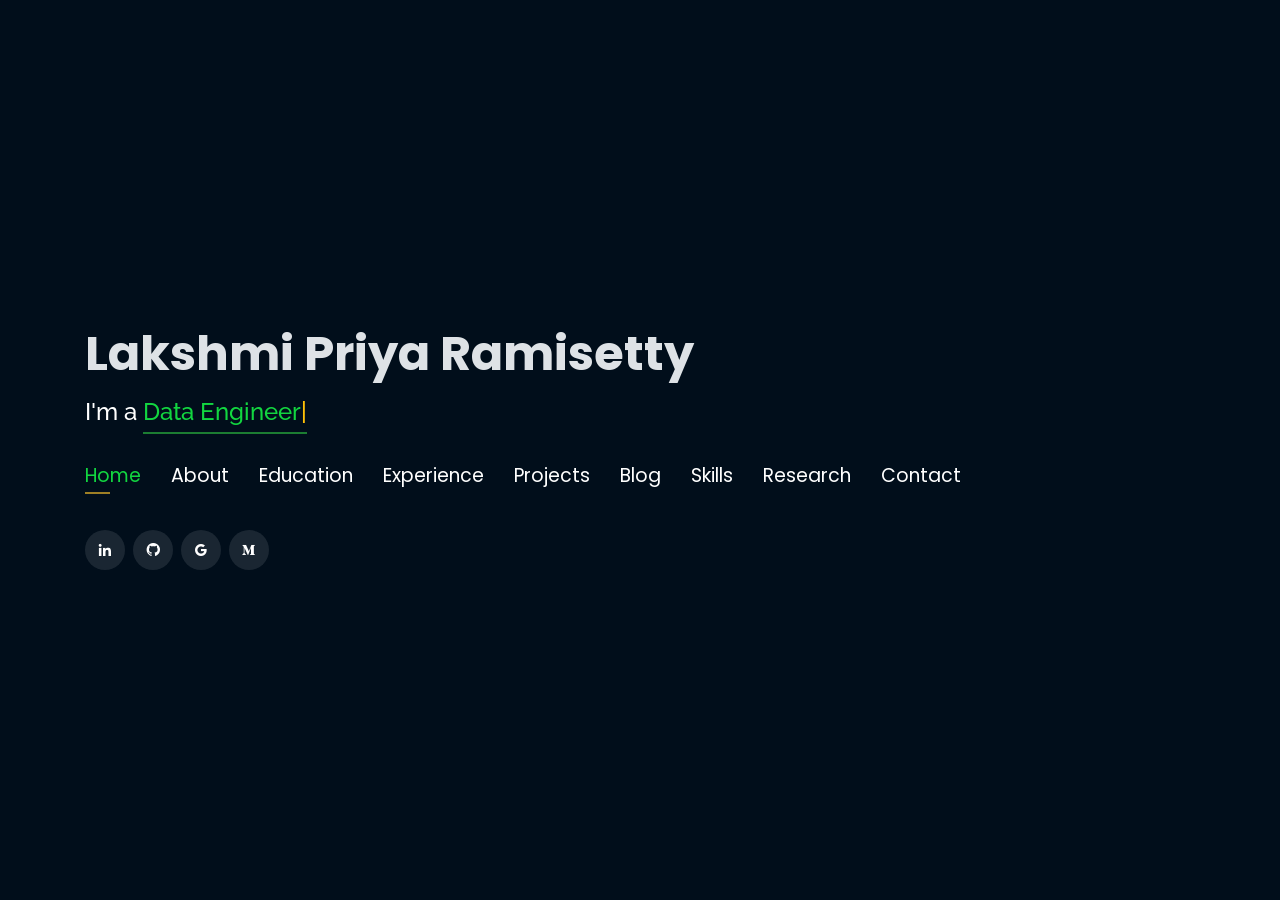
==== index.html @ 97fcb2f9 "Update index.html" ====
<!DOCTYPE html>
<html lang="en">

<head>
  <!-- Google Tag Manager -->
  <script>(function(w,d,s,l,i){w[l]=w[l]||[];w[l].push({'gtm.start':
  new Date().getTime(),event:'gtm.js'});var f=d.getElementsByTagName(s)[0],
  j=d.createElement(s),dl=l!='dataLayer'?'&l='+l:'';j.async=true;j.src=
  'https://www.googletagmanager.com/gtm.js?id='+i+dl;f.parentNode.insertBefore(j,f);
  })(window,document,'script','dataLayer','GTM-5BB8W2X');</script>
  <!-- End Google Tag Manager -->
  <link rel="icon" type="image/png" href="/favicon.png"/>
  <meta charset="utf-8">
  <meta content="width=device-width, initial-scale=1.0" name="viewport">

  <title>Personal Portfolio</title>
  <meta content="" name="descriptison">
  <meta content="" name="keywords">

  <!-- Google Fonts -->
  <link href="https://fonts.googleapis.com/css?family=Open+Sans:300,300i,400,400i,600,600i,700,700i|Raleway:300,300i,400,400i,500,500i,600,600i,700,700i|Poppins:300,300i,400,400i,500,500i,600,600i,700,700i" rel="stylesheet">

  <!-- Vendor CSS Files -->
  <link href="assets/vendor/bootstrap/css/bootstrap.min.css" rel="stylesheet">
  <link href="assets/vendor/icofont/icofont.min.css" rel="stylesheet">
  <link href="assets/vendor/remixicon/remixicon.css" rel="stylesheet">
  <link href="assets/vendor/owl.carousel/assets/owl.carousel.min.css" rel="stylesheet">
  <link href="assets/vendor/boxicons/css/boxicons.min.css" rel="stylesheet">
  <link href="assets/vendor/venobox/venobox.css" rel="stylesheet">

  <!-- Template Main CSS File -->
  <link href="assets/css/style.css" rel="stylesheet">


  <!-- Global site tag (gtag.js) - Google Analytics -->
  <script async src="https://www.googletagmanager.com/gtag/js?id=UA-169007209-3"></script>
  <script>
    window.dataLayer = window.dataLayer || [];
    function gtag(){dataLayer.push(arguments);}
    gtag('js', new Date());

    gtag('config', 'UA-169007209-3');
  </script>



  <!-- =======================================================
  * Template Name: Personal - v2.1.0
  * Template URL: https://bootstrapmade.com/personal-free-resume-bootstrap-template/
  * Author: BootstrapMade.com
  * License: https://bootstrapmade.com/license/
  ======================================================== -->
</head>

<body>
  
  <!-- Google Tag Manager (noscript) -->
  <noscript><iframe src="https://www.googletagmanager.com/ns.html?id=GTM-5BB8W2X"
  height="0" width="0" style="display:none;visibility:hidden"></iframe></noscript>
  <!-- End Google Tag Manager (noscript) -->
  <!-- ======= Header ======= -->
  <header id="header" class="header-tops">

    <div class="container">

      <h1><a href="index.html">Lakshmi Priya Ramisetty</a></h1>
      <h2 style="color:#fff">I'm a <span class="typing" style="color:#12D640"></span></h2>
      <nav class="nav-menu d-none d-lg-block">
        <ul>
          <li class="active"><a href="#header"> <span>Home</span></a></li>
          <li><a href="#about"><span>About</span></a></li>
          <li><a href="#education"> <span>Education</span></a></li>
          <li><a href="#experience"> <span>Experience</span></a></li>
<!--          <li><a href="#projects"> <span>Projects</span></a></li>-->
          <li><a href="#portfolio"> <span>Projects</span></a></li>
          <li><a href="#blog"> <span>Blog</span></a></li>
          <li><a href="#skills"> <span>Skills</span></a></li>
          <li><a href="https://www.researchgate.net/profile/Lakshmi-Priya-Ramisetty" target="_blank"> <span>Research</span></a></li>
          <!-- <li><a href="#links"> <span>Resume & Links</span></a></li> -->
          <li><a href="#contacts"> <span>Contact</span></a></li>

        </ul>
      </nav><!-- .nav-menu -->

      <div class="social-links">
          <a href="https://www.linkedin.com/in/lakshmi-priya-ramisetty/" target="_blank" class="linkedin"><i class="bx bxl-linkedin"></i></a>
          <a href="https://github.com/lakshmi-priya-ramisetty" target="_blank" class="github"><i class="bx bxl-github"></i></a>
          <a href="mailto:lakshmipriya.ramisetty@gmail.com" target="_blank" class="google"><i class="bx bxl-google"></i></a>
          <a href="https://medium.com/@lakshmi_priya_ramisetty" target="_blank" class="medium"><i class="bx bxl-medium"></i></a>
          <!-- <a href="https://medium.com/@lakshmi_priya_ramisetty" target="_blank" class="google"><i class="bx bxl-google"></i></a> -->

      </div>

    </div>
  </header><!-- End Header -->

  <!-- ======= About Section ======= -->
  <section id="about" class="about">

    <!-- ======= About Me ======= -->
    <div class="about-me container">

      <div class="section-title">
        <h2>About</h2>
      </div>

      <div class="row">
        <div class="col-lg-4" data-aos="fade-right">
          <img src="assets/img/page/profile.png" class="img-fluid" alt="">
        </div>
        <div class="col-lg-8 pt-4 pt-lg-0 content" data-aos="fade-left">
          <p>👋 Hello! I'm Lakshmi Priya Ramisetty, an experienced and certified Data and Machine Learning Engineer with a robust background in both data engineering and machine learning, and a specialized focus in Generative AI. I hold a Bachelor’s degree in Computer Science and a Master’s in Artificial Intelligence, which together provide a solid academic foundation that I leverage to tackle complex, real-world challenges in AI and data-driven solutions. </p>

          <p>💾 In Data Engineering, I excel at designing and implementing resilient data pipelines on Google Cloud Platform (GCP), crafting end-to-end data architectures that support high-performance AI applications. My data engineering expertise spans data ingestion, ETL processes, and pipeline optimization, where I use tools like Dataflow, BigQuery, Apache Beam, and Airflow to manage, automate, and scale data workflows. I have a strong command of SQL and Python, ensuring efficient data integration and processing within complex systems.</p>
            
          <p>🛠️ As an ML Engineer, my work in large language models (LLMs) reflects a comprehensive understanding of their architecture and deployment. I specialize in both fine-tuning existing LLMs and building models from scratch to fit unique application needs. With expertise in prompt engineering, model optimization, and advanced inference techniques like model distillation and quantization, I create scalable, high-performance AI solutions that are ready for production. My work with CI/CD integration further enables seamless model deployment and continuous iteration, ensuring models remain relevant and effective over time. </p>
          <p>🚀 I am passionate about pushing the boundaries of what AI can achieve and am always excited to connect with professionals and innovators in the field. Let’s connect, share insights, and explore opportunities to create impactful AI-driven solutions together!
          </p>
          <div class="row">
            <div class="col-lg-6">
              <ul>
                <li><i class="icofont-rounded-right"></i> <strong>Birthday:</strong> 14 August 1998</li>
                <li><i class="icofont-rounded-right"></i> <strong>Phone:</strong> +1 551-689-1876</li>
              </ul>
            </div>
            <div class="col-lg-6">
              <ul>
                <li><i class="icofont-rounded-right"></i> <strong>City:</strong> Redwood City, CA</li>
                <li><i class="icofont-rounded-right"></i> <strong>Email:</strong> lakshmipriya.ramisetty@gmail.com</li>
              </ul>
            </div>
          </div>
        </div>
      </div>

    </div><!-- End About Me -->

    <!-- ======= Interests ======= -->
    <div class="interests container">

      <div class="section-title">
        <h2>Interests</h2>
      </div>

      <div class="row">
        <div class="col-lg-3 col-md-4">
          <div class="icon-box">
            <i class="ri-global-line" style="color: #ffbb2c;"></i>
            <h3>Data Engineering</h3>
          </div>
        </div>
        <div class="col-lg-3 col-md-4 mt-4 mt-md-0">
          <div class="icon-box">
            <i class="ri-database-2-line" style="color: #5578ff;"></i>
            <h3>Machine Learning</h3>
          </div>
        </div>
        <div class="col-lg-3 col-md-4 mt-4 mt-md-0">
          <div class="icon-box">
            <i class="ri-camera-3-line" style="color: #e80368;"></i>
            <h3>Computer Vision</h3>
          </div>
        </div>
        <div class="col-lg-3 col-md-4 mt-4 mt-lg-0">
          <div class="icon-box">
            <i class="ri-english-input" style="color: #1c7d32;"></i>
            <h3>Natural Language Processing</h3>
          </div>
        </div>
        <div class="col-lg-3 col-md-4 mt-4">
          <div class="icon-box">
            <i class="ri-code-s-slash-fill" style="color: #28a745;"></i>
            <h3>Deep Learning</h3>
          </div>
        </div>
        <div class="col-lg-3 col-md-4 mt-4">
          <div class="icon-box">
            <i class="ri-bar-chart-box-line" style="color: #f1081f;"></i>
            <h3>Visualization</h3>
          </div>
        </div>
        <div class="col-lg-3 col-md-4 mt-4">
          <div class="icon-box">
            <i class="ri-file-list-3-line" style="color: #47aeff;"></i>
            <h3>Algorithms</h3>
          </div>
        </div>
        <div class="col-lg-3 col-md-4 mt-4">
          <div class="icon-box">
            <i class="ri-image-line" style="color: #ffc107;"></i>
            <h3>Generative AI</h3>
          </div>
        </div>
      </div>

    </div><!-- End Interests -->
  </section><!-- End About Section -->



  <!-- ======= Education Section ======= -->
  <section id="education" class="services">
    <div class="container">
      <div class="section-title">
        <h2>Education</h2>
      </div>
      <div class="row">
        <div style="display: flex; flex-wrap: wrap; gap: 10px;">
          <div class="col-md-4 mt-4 mt-md-0 icon-box" data-aos="fade-up" data-aos-delay="100" style="padding:0px 0px;padding-bottom: 5px;flex: 1;">
              <img src="assets/img/page/yeshiva-university.png" class="img-fluid" alt="">
              <p style="text-align:left;color:#fff;padding: 5px 10px;"><em>MS in Artificial Intelligence</em></p>
              <h5 style="text-align:left;padding: 0px 10px;">Aug 2023 - Dec 2024 </h5>
              <h6 style="text-align:left;color:#fff;padding: 0px 10px;">Relevant Coursework</h6>
              <ul style="text-align:left;color:#fff;">
                  <li>Neural Networks and Deep Learning</li>
                  <li>Natural Language Processing</li>
                  <li>Machine Learning</li>
                  <li>Artificial Intelligence</li>
                  <li>Numerical Methods</li>
              </ul>
          </div>
          <div class="col-md-4 mt-4 mt-md-0 icon-box" data-aos="fade-up" data-aos-delay="100" style="padding:0px 0px;padding-bottom: 5px;flex: 1;">
              <img src="assets/img/page/iiitb.png" class="img-fluid" alt="">
              <p style="text-align:left;color:#fff;padding: 5px 10px;"><em>Executive Post Graduate Programme in Data Science (Major in Data Engineering)</em></p>
              <h5 style="text-align:left;padding: 0px 10px;">Jul 2021 - Aug 2022</h5>
              <h6 style="text-align:left;color:#fff;padding: 0px 10px;">Relevant Coursework</h6>
              <ul style="text-align:left;color:#fff;">
                  <li>Data Engineering</li>
                  <li>Machine Learning</li>
                  <li>Data Toolkit</li>
              </ul>
          </div>
          <div class="col-md-4 mt-4 mt-md-0 icon-box" data-aos="fade-up" data-aos-delay="100" style="padding:0px 0px;padding-bottom: 5px;flex: 1;">
              <img src="assets/img/page/iiitb.png" class="img-fluid" alt="">
              <p style="text-align:left;color:#fff;padding: 5px 10px;"><em>Integrated MTech in Computer Science (Major in Data Science)</em></p>
              <h5 style="text-align:left;padding: 0px 10px;">Aug 2015 - Jun 2020</h5>
              <h6 style="text-align:left;color:#fff;padding: 0px 10px;">Relevant Coursework</h6>
              <ul style="text-align:left;color:#fff;">
                  <li>Database Management Systems</li>
                  <li>Data Structures &amp; Algorithms</li>
                  <li>Programming Languages</li>
              </ul>
          </div>
      </div>
      
            </div>
          </div>
        </div>
      </div>


    <div class="portfolio">
    <div class="container">
      <div class="section-title">
        <h2>Certifications</h2>
      </div>

      <div class="row portfolio-container" style="position: relative; height: 437.75px;">

         <div class="col-lg-4 col-md-6 portfolio-item filter-app" style="position: absolute; left: 0px; top: 0px;">
          <div class="portfolio-wrap">
            <img src="assets/img/page/PML.png" class="img-fluid" alt="">
            <div class="portfolio-info">
              <h4>Google Cloud Certified Professional Machine Learning Engineer</h4>
              <div class="portfolio-links">
                <a href="https://google.accredible.com/57f3cea0-3495-41e7-a146-3f559bf7f9d4" target="_blank" title="Certificate"><i class="bx bx-link"></i></a>
              </div>
            </div>
           </div>
          </div>

        <div class="col-lg-4 col-md-6 portfolio-item filter-app" style="position: absolute; left: 370px; top: 0px;">
          <div class="portfolio-wrap">
            <img src="assets/img/page/PDE.png" class="img-fluid" alt="">
            <div class="portfolio-info">
              <h4>Google Cloud Certified Professional Data Engineer</h4>
              <div class="portfolio-links">
                <a href="https://google.accredible.com/b73bc000-3fbe-4397-a872-7bc28523fd96" target="_blank" title="Certificate"><i class="bx bx-link"></i></a>
              </div>
            </div>
          </div>
        </div>

        <div class="col-lg-4 col-md-6 portfolio-item filter-app" style="position: absolute; left: 740px; top: 0px;">
          <div class="portfolio-wrap">
            <img src="assets/img/page/ACE.png" class="img-fluid" alt="">
            <div class="portfolio-info">
              <h4>Google Cloud Certified Associate Cloud Engineer</h4>
              <div class="portfolio-links">
                <a href="https://google.accredible.com/e5c1df36-2b4d-4ea0-aad5-81791654c506" target="_blank" title="Certificate"><i class="bx bx-link"></i></a>
              </div>
            </div>
          </div>
        </div>

        <div class="col-lg-4 col-md-6 portfolio-item filter-project" style="position: absolute; left: 0px; top: 218.875px;">
          <div class="portfolio-wrap">
            <img src="assets/img/page/Practical Machine Learning.png" class="img-fluid" alt="">
            <div class="portfolio-info">
              <h4>John Hopkins University - Practical Machine Learning</h4>
              <div class="portfolio-links">
                <a href="http://coursera.org/verify/SN8JUKQ5TFUN" target="_blank" title="Certificate"><i class="bx bx-link"></i></a>
              </div>
            </div>
          </div>
        </div>

        <div class="col-lg-4 col-md-6 portfolio-item filter-project" style="position: absolute; left: 370px; top: 218.875px;">
          <div class="portfolio-wrap">
            <img src="assets/img/page/Statistical Inference.png" class="img-fluid" alt="">
            <div class="portfolio-info">
              <h4>John Hopkins University - Statistical Inference</h4>
              <div class="portfolio-links">
                <a href="http://coursera.org/verify/XKCGD8S7U5NB" target="_blank" title="Certificate"><i class="bx bx-link"></i></a>
              </div>
            </div>
          </div>
        </div>


        <div class="col-lg-4 col-md-6 portfolio-item filter-project" style="position: absolute; left: 740px; top: 218.875px;">
          <div class="portfolio-wrap">
            <img src="assets/img/page/R Programming.png" class="img-fluid" alt="">
            <div class="portfolio-info">
              <h4>John Hopkins University - R Programming</h4>
              <div class="portfolio-links">
                <a href="http://coursera.org/verify/QXFSF62VNQJL" target="_blank" title="Certificate"><i class="bx bx-link"></i></a>
              </div>
            </div>
          </div>
        </div>

      </div>
    </div>
    </div>

  </section>
  <!-- End Education Section -->



  <!-- Start Experience Section -->

  <section id="experience" class="services">
    <div class="container">
      <div class="section-title">
        <h2>Experience</h2>
      </div>
      <div class="row">
          <div class="col-lg-12" data-aos="fade-up">
            <div class="col-md-12 mt-4 mt-md-0 icon-box" data-aos="fade-up" data-aos-delay="100">
              <h4 style="text-align:left;"><a href="https://www.intheloopai.com/" style="color:#12d640">Data Engineer - GenAI</a><br> </h4>
              <h5 style="text-align:left;">InTheLoop INC</h5>
              <p style="text-align:left;color:#fff">Oct 2024 - Present<em></em></p>
              <ul style="text-align:left;">
                <li>Fine-tuned Vision-Language Models (VLMs), such as Qwen2-VL and Gemini 1.5 Pro, using Supervised Fine-Tuning (SFT) techniques to
                  create a fabric damage detection system and integrated dynamic pricing strategies to adjust item pricing based on their damage levels.</li>
                  <li>Optimized Qwen2-VL by modifying DeepSpeed’s pipeline to support Vision-Language Models (VLMs), improving inference speed by 2.5x.</li>
                  <li>Accelerated ML model deployment and lifecycle management using Vertex AI to automate model training, fine-tuning, and deployment.</li>
                  <li>Automated GCP infrastructure provisioning using Terraform to manage and deploy resources for data engineering and ML workflows.</li>
                <li>Designed a scalable pipeline using Apache Beam, Dataflow, to scrape and download over 125,000 images from the web, streamlining
                  large-scale data collection with a microservices architecture</li>
                <li>Leveraged DINO v2 and KMeans clustering to group images based on feature embeddings, followed by background removal</li>
                <li>Utilized Gemini 1.5 Pro for good and bad labelling classification to enhance background removal accuracy, refining dataset quality
                  through prompt-based fine-tuning</li>
              </ul>
            </div>
            <div class="col-md-12 mt-4 mt-md-0 icon-box" data-aos="fade-up" data-aos-delay="100">
              <h4 style="text-align:left;"><a href="https://popstock.io/" style="color:#12d640">Data, Machine Learning Engineer Volunteer</a><br> </h4>
              <h5 style="text-align:left;">PopStock Educational Services</h5>
              <p style="text-align:left;color:#fff">Aug 2024 - Dec 2024<em></em></p>
              <ul style="text-align:left;">
                <li>Built a serverless RAG system on Google Cloud using BigQuery, Gemini, and Cloud Functions to deliver real-time, context-aware stock
                  market insights while reducing operational costs by 60% through efficient resource utilization and serverless architecture.</li>
                  <li>Launched a simulated stock market platform pilot program, successfully introducing it to 5 schools in New York to enhance financial
                    literacy and hands-on learning for students.</li>
                    <li>Automated JSON-based textual script generation for animations using Gemini 1.5 Pro, enabling seamless integration with Unreal Engine.</li>
                <li>Collected and preprocessed over 100 million records of historical stock data for Fortune 100 companies, ensuring data integrity through advanced feature engineering and normalization techniques.</li>
                <li>Designed and deployed a complex multi-layer LSTM model, improving predictive accuracy by 30% through detailed hyperparameter tuning and regularization.</li>
              </ul>
            </div>
              <div class="col-md-12 mt-4 mt-md-0 icon-box" data-aos="fade-up" data-aos-delay="100">
                <h4 style="text-align:left;"><a href="https://finservexperts.com/" style="color:#12d640">AI/ML Engineer Intern</a><br> </h4>
                <h5 style="text-align:left;">FinServ Experts</h5>
                <p style="text-align:left;color:#fff">May 2024 - Aug 2024<em></em></p>
                <ul style="text-align:left;">
                  <li>Fine-tuned state-of-the-art Large Language Models (LLMs) like Llama2 and Mistral using parameter-efficient techniques such as LoRA and
                    QLoRA, achieving highly accurate and contextually relevant responses for financial applications.</li>
                    <li>Created custom, domain-specific datasets tailored to financial use cases, including investment analysis, risk assessment, and regulatory
                      compliance, optimizing model performance and reducing false positive rates by 35% in critical financial workflows.</li>
                </ul>
              </div>
              <div class="col-md-12 mt-4 mt-md-0 icon-box" data-aos="fade-up" data-aos-delay="100">
                <h4 style="text-align:left;"><a href="https://egen.ai/" style="color:#12d640">Data Engineer</a><br> </h4>
                <h5 style="text-align:left;">Egen</h5>
                <p style="text-align:left;color:#fff">Mar 2021 - Jul 2023<em></em></p>
                <ul style="text-align:left;">
                  <li>Developed several ETL pipelines leveraging Dataflow, Pub/Sub, Dataproc and BigQuery, processing and harmonizing large datasets 50%
                    faster than the industry standard.</li>
                  <li>Led the development of a comprehensive end-to-end healthcare demonstration using 7+ GCP tools, including BigQuery, BigQuery ML, Vertex AI, and Dialogflow, showcased at Google’s headquarters, illustrating advanced data analytics and AI capabilities.</li>
                  <li>Migrated 8 dashboards from Tableau to Looker, creating LookML models from scratch that significantly enhanced data visualization.</li>
                    <li>Established standards for hosting, CI/CD pipelines, Docker containerization, and Kubernetes orchestration. Implemented secure
                      networking with GCP VPC, subnets, firewall rules, and IAM role-based access controls to enhance efficiency and security</li>
                  <li>Achieved a 70% reduction in pipeline execution time by implementing a decision tree harmonization strategy, optimizing data
                    processing workflows.</li>
                  <li>Ingested and processed 10 TB of healthcare data comprising over 400 million records in BigQuery for high-volume analysis.</li>
                  <li>Optimized SQL query performance on large datasets using database partitioning, reducing execution time from 10 minutes to 2 minutes.</li>
                  <li>Utilized Google Cloud Workflows to orchestrate complex ETL pipelines, incorporating robust error handling and automated retry
                    mechanisms to ensure reliability and achieving an impressive average uptime of 99.9%.</li>
                </ul>
              </div>
              <div class="col-md-12 mt-4 mt-md-0 icon-box" data-aos="fade-up" data-aos-delay="100">
                <h4 style="text-align:left;"><a href="https://www.accenture.com/us-en" style="color:#12d640">Machine Learning Engineer Intern</a><br> </h4>
                <h5 style="text-align:left;">Accenture</h5>
                <p style="text-align:left;color:#fff"><em>Jan 2020 - Jul 2020</em></p>
                <ul style="text-align:left;">
                  <li>Automated document processing using Tesseract OCR, reducing processing time to 2 seconds per document and enhancing data extraction accuracy by 30%.</li>
                  <li>Conducted A/B tests to evaluate the effectiveness of different OCR algorithms, resulting in a 25% improvement in data extraction accuracy and efficiency.</li>
                  <li>Researched reinforcement learning techniques, including Q-Learning, DQN, and PPO, for Collaborative Robots (CoBots) to enhance adaptive behavior and interaction, supported by a comprehensive literature review and detailed software bot taxonomy.</li>
                </ul>
              </div>
              <!-- <div class="col-md-12 mt-4 mt-md-0 icon-box" data-aos="fade-up" data-aos-delay="100">
                <h4 style="text-align:left;"><a href="https://www.meditab.com/" target="_blank" style="color:#12d640">Meditab Software Pvt. Ltd.</a><br> </h4>
                <h5 style="text-align:left;">May 2018 - June 2018</h5>
                <p style="text-align:left;color:#fff"><em>Programmer Analyst</em></p>
                <ul style="text-align:left;">
                  <li>Optimized image processing algorithm of pill detection by creating customized MASKRCNN  algorithm, increasing accuracy by 15%; trained classification algorithm with the help of triplet loss to learn the image embedding of pill, reducing the hassle of collecting data of new pills. </li>
                  <li>Devised a pipeline of the project to incorporate it into the product of the company. Implemented Restful APIs in Django that enabled our quality Analyst team to increase reporting speed by 46%.</li>
                  <li>Built a web app to onboard data from the company’s product using Flask, Postgres, and AWS S3, enabling interactive charts in real-time.</li>
                  <li>Mentored 2 interns to optimize the pill detection algorithm and to include the multiprocessing pipeline, increasing overall speed by 75%.</li>
                </ul>
              </div> -->
              <!-- <div class="col-md-12 mt-4 mt-md-0 icon-box" data-aos="fade-up" data-aos-delay="100">
                <h4 style="text-align:left;"><a href="https://www.sac.gov.in/Vyom/index.jsp" target="_blank" style="color:#12d640">Space Application Centre, ISRO</a><br> </h4>
                <h5 style="text-align:left;">Jan 2018 - May 2018</h5>
                <p style="text-align:left;color:#fff"><em>Research Intern</em></p>
                <ul style="text-align:left;">
                  <li>Implemented noise reduction algorithm on the satellite image and prepared architecture for detecting objects in high‑resolution satellite images, achieving 80% accuracy.</li>
                  <li>Increased accessibility of satellite image data by redesigning database and application for showcasing graphical data.</li>
                </ul>
            </div> -->
          </div>
        </div>
    </div>
  </section>

  <!-- End Experience Section -->



  <!-- Start Project Section -->
  <section id="portfolio" class="portfolio">
    <div class="container">

      <div class="section-title">
        <h2>Projects</h2>
      </div>

      <div class="row">
        <div class="col-lg-12 d-flex justify-content-center">
          <ul id="portfolio-flters">
            <li data-filter="*" class="filter-active">All</li>
            <li data-filter=".filter-dataengineering">Data Engineering</li>
            <li data-filter=".filter-datascience">Data Science</li>
          </ul>
        </div>
      </div>

      <div class="row portfolio-container">

        <div class="col-lg-4 col-md-6 portfolio-item filter-dataengineering">
          <center><h4>Information Retrieval</h4></center>
          <div class="portfolio-wrap">
            <img src="assets/img/page/ir-flowchart.png" class="img-fluid" alt="">
            <div class="portfolio-info">
              
              <div class="portfolio-links">
                <a href="projects/informationretrieval.html" data-gall="portfolioDetailsGallery" data-vbtype="iframe" class="venobox" title="Project Details"><i class="bx bx-info-circle"></i></a>
              </div>
            </div>
          </div>
        </div>

        <div class="col-lg-4 col-md-6 portfolio-item filter-datascience">
          <center><h5>Video Generation with Diffusion Models</h5></center>
          <div class="portfolio-wrap">
            <img src="assets/img/page/videogen.png" class="img-fluid" alt="">
            <div class="portfolio-info">
              
              <div class="portfolio-links">
                <a href="projects/videogen.html" data-gall="portfolioDetailsGallery" data-vbtype="iframe" class="venobox" title="Project Details"><i class="bx bx-info-circle"></i></a>
              </div>
            </div>
          </div>
        </div>

        <div class="col-lg-4 col-md-6 portfolio-item filter-dataengineering">
          <center><h5>Blue Shield of California - Data Ingestion and Visualization</h5></center>
          <div class="portfolio-wrap">
            <img src="assets/img/page/iras.jpeg" class="img-fluid" alt="">
            <div class="portfolio-info">
              
              <div class="portfolio-links">
                <a href="projects/bsc.html" data-gall="portfolioDetailsGallery" data-vbtype="iframe" class="venobox" title="Project Details"><i class="bx bx-info-circle"></i></a>
              </div>
            </div>
          </div>
        </div>

        <div class="col-lg-4 col-md-6 portfolio-item filter-dataengineering">
          <!-- <br> -->
          <center><h4>Provider Directory Mapping</h4></center>
          <div class="portfolio-wrap">
            <img src="assets/img/page/gan.jpg" class="img-fluid" alt="">
            <div class="portfolio-info">
              <div class="portfolio-links">
                <a href="projects/pdm.html" data-gall="portfolioDetailsGallery" data-vbtype="iframe" class="venobox" title="Project Details"><i class="bx bx-info-circle"></i></a>
              </div>
            </div>
          </div>
        </div>

        <div class="col-lg-4 col-md-6 portfolio-item filter-dataengineering">
          <center><h5>Data Capture and Analysis of Cab Rides</h5></center>
          <div class="portfolio-wrap">
            <img src="assets/img/page/capture.png" class="img-fluid" alt="">
            <div class="portfolio-info">
              
              <div class="portfolio-links">
                <a href="projects/cab.html" data-gall="portfolioDetailsGallery" data-vbtype="iframe" class="venobox" title="Project Details"><i class="bx bx-info-circle"></i></a>
              </div>
            </div>
          </div>
        </div>


        <div class="col-lg-4 col-md-6 portfolio-item filter-datascience">
          <center><h4>Machine Learning A-Z</h4></center>
          <div class="portfolio-wrap">
            <img src="assets/img/page/recommender.jpg" class="img-fluid" alt="">
            <div class="portfolio-info">
              
              <div class="portfolio-links">
                <a href="projects/mla-z.html" data-gall="portfolioDetailsGallery" data-vbtype="iframe" class="venobox" title="Project Details"><i class="bx bx-info-circle"></i></a>
              </div>
            </div>
          </div>
        </div>

        <!-- <div class="col-lg-4 col-md-6 portfolio-item filter-app">
          <center><h4>To-Do App</h4></center>
          <div class="portfolio-wrap">
            <img src="assets/img/project/todo.jpg" class="img-fluid" alt="">
            <div class="portfolio-info">
              <div class="portfolio-links">
                <a href="projects/todo.html" data-gall="portfolioDetailsGallery" data-vbtype="iframe" class="venobox" title="Project Details"><i class="bx bx-info-circle"></i></a>
              </div>
            </div>
          </div>
        </div> -->

        <div class="col-lg-4 col-md-6 portfolio-item filter-datascience">
          <!-- <br> -->
          <center><h4>Hands-On Machine Learning</h4></center>
          <div class="portfolio-wrap">
            <img src="assets/img/page/resume.jpg" class="img-fluid" alt="">
            <div class="portfolio-info">
              <h4>Hands-On Machine Learning</h4>
              <div class="portfolio-links">
                <a href="projects/handsonml.html" data-gall="portfolioDetailsGallery" data-vbtype="iframe" class="venobox" title="Project Details"><i class="bx bx-info-circle"></i></a>
              </div>
            </div>
          </div>
        </div>

        <!-- <div class="col-lg-4 col-md-6 portfolio-item filter-app">
          <br>
          <center><h4>Tech Blog</h4></center>
          <div class="portfolio-wrap">
            <img src="assets/img/project/blog.jpg" class="img-fluid" alt="">
            <div class="portfolio-info">
              <div class="portfolio-links">
                <a href="projects/blog.html" data-gall="portfolioDetailsGallery" data-vbtype="iframe" class="venobox" title="Project Details"><i class="bx bx-info-circle"></i></a>
              </div>
            </div>
          </div>
        </div> -->

        <div class="col-lg-4 col-md-6 portfolio-item filter-project">
          <center><h4>RainFall Prediction</h4></center>
          <div class="portfolio-wrap">
            <img src="assets/img/page/rainfall.png" class="img-fluid" alt="">
            <div class="portfolio-info">
              <div class="portfolio-links">
                <a href="projects/rainfall.html" data-gall="portfolioDetailsGallery" data-vbtype="iframe" class="venobox" title="Project Details"><i class="bx bx-info-circle"></i></a>
              </div>
            </div>
          </div>
        </div>

        <div class="col-lg-4 col-md-6 portfolio-item filter-datascience">
          <center><h4>Toxic Comment classification</h4></center>
          <div class="portfolio-wrap">
            <img src="assets/img/page/toxic.png" class="img-fluid" alt="">
            <div class="portfolio-info">
              <div class="portfolio-links">
                <a href="projects/toxic.html" data-gall="portfolioDetailsGallery" data-vbtype="iframe" class="venobox" title="Project Details"><i class="bx bx-info-circle"></i></a>
              </div>
            </div>
          </div>
        </div>

      </div>
    </div>
  </section>

  <!-- End Project Section -->


<!-- Start Blog Section -->
<section id="blog" class="blog">
  <div class="container">

    <div class="section-title">
      <h2>Blog</h2>
    </div>

    <div class="row">
      <div class="col-lg-4 col-md-6 blog-item">
        <div class="blog-wrap">
          <img src="assets/img/page/jsonblog.png" class="img-fluid" alt="">
          <div class="blog-info">
            <h4><a href="https://medium.com/@lakshmi_priya_ramisetty/handling-large-json-files-without-fully-loading-them-into-memory-ce3d020a3f82" target="_blank">Handling large JSON files without fully loading them into memory</a></h4>
            <!-- <p>Gain insights into the fundamentals of machine learning and its applications.</p> -->
          </div>
        </div>
      </div>

      <div class="col-lg-4 col-md-6 blog-item">
        <div class="blog-wrap">
          <img src="assets/img/page/tensorflow.png" class="img-fluid" alt="">
          <div class="blog-info">
            <h4><a href="https://medium.com/@lakshmi_priya_ramisetty/how-to-install-tensorflow-text-on-mac-m1-m2-0bacb6fe83d1" target="_blank">Tensorflow-text on Mac M1/M2</a></h4>
            <!-- <p>Explore the transformative impact of AI on the healthcare industry.</p> -->
          </div>
        </div>
      </div>
    </div>

  </div>
</section>
<!-- End Blog Section -->



  <!-- Start Skills Section -->

  <section id="skills" class="services">
    <div class="container">
      <div class="section-title">
        <h2>Skills</h2>
      </div>
      <div class="row">
        <div class="col-lg-12" data-aos="fade-up">
          <div class="col-md-12 mt-4 mt-md-0 icon-box" data-aos="fade-up" data-aos-delay="100" style="background:#fff">
            <h4 style="text-align:left;color:#09203a">Languages & Databases</h4>
                <p style="text-align:left;">
                  <img src="https://www.vectorlogo.zone/logos/python/python-horizontal.svg" alt="vectorlogo.zone" height="50" width="150">
                  <img src="https://www.vectorlogo.zone/logos/java/java-horizontal.svg" alt="vectorlogo.zone" height="50" width="120">
                  <img src="assets/img/page/sql.png" alt="vectorlogo.zone" width="120" height="70">
                  <img src="https://www.vectorlogo.zone/logos/scala-lang/scala-lang-ar21.svg" alt="vectorlogo.zone" height="50" width="150">
                  <img src="https://upload.wikimedia.org/wikipedia/commons/1/1b/R_logo.svg" alt="vectorlogo.zone" width="90" height="70">
                  <img src="https://www.vectorlogo.zone/logos/mysql/mysql-horizontal.svg" alt="vectorlogo.zone" height="70" width="130">
                  <img src="https://www.vectorlogo.zone/logos/postgresql/postgresql-horizontal.svg" alt="vectorlogo.zone" height="50" width="190">

                </p>
            </div>
            <div class="col-md-12 mt-4 mt-md-0 icon-box" data-aos="lefade-up" data-aos-delay="100" style="background:#fff">
              <h4 style="text-align:left;color:#09203a">Libraries & Frameworks</h4>
                <p style="text-align:left;">
                  <img src="https://www.vectorlogo.zone/logos/pocoo_flask/pocoo_flask-ar21.svg" alt="vectorlogo.zone">
                  <img src="https://www.vectorlogo.zone/logos/tensorflow/tensorflow-ar21.svg" alt="vectorlogo.zone">
                  <img src="https://upload.wikimedia.org/wikipedia/commons/0/05/Scikit_learn_logo_small.svg" alt="upload.wikimedia.org" width="90" height="70">
                  <img src="https://www.vectorlogo.zone/logos/pytorch/pytorch-ar21.svg" alt="vectorlogo.zone">
                  <img src="https://www.vectorlogo.zone/logos/opencv/opencv-ar21.svg" alt="vectorlogo.zone">
                  <img src="https://www.vectorlogo.zone/logos/numpy/numpy-ar21.svg" alt="vectorlogo.zone">
                  <img src="https://upload.wikimedia.org/wikipedia/commons/e/ed/Pandas_logo.svg" alt="upload.wikimedia.org" width="90" height="70">
              </p>
          </div>
          <div class="col-md-12 mt-4 mt-md-0 icon-box" data-aos="lefade-up" data-aos-delay="100" style="background:#fff">
            <h4 style="text-align:left;color:#09203a">Cloud Tools</h4>
              <p style="text-align:left;">
                <img src="https://www.vectorlogo.zone/logos/google_cloud/google_cloud-ar21.svg" alt="vectorlogo.zone">
                <img src="assets/img/page/dataflow.webp" alt="vectorlogo.zone" width="120" height="70">

                <img src="assets/img/page/bigquery.webp" alt="vectorlogo.zone" width="120" height="70">
                <img src="assets/img/page/vertex ai.jpeg" alt="vectorlogo.zone" width="120" height="70">
                <img src="assets/img/page/dialogflow.png" alt="vectorlogo.zone" width="120" height="70">
                <img src="assets/img/page/ccai.png" alt="vectorlogo.zone" width="120" height="70">
                <img src="assets/img/page/looker.png" alt="vectorlogo.zone" width="120" height="70">
                <img src="assets/img/page/data studio.png" alt="vectorlogo.zone" width="120" height="70">
                <img src="assets/img/page/pubsub.png" alt="vectorlogo.zone" width="120" height="70">
                <img src="assets/img/page/cloud sql.png" alt="vectorlogo.zone" width="120" height="70">
                <img src="assets/img/page/cloud build.png" alt="vectorlogo.zone" width="120" height="70">
                <img src="assets/img/page/firestore.jpeg" alt="vectorlogo.zone" width="120" height="70">
                <img src="assets/img/page/gke.png" alt="vectorlogo.zone" width="120" height="70">


                <img src="https://www.vectorlogo.zone/logos/amazon_aws/amazon_aws-ar21.svg" alt="vectorlogo.zone">
                <img src="https://www.vectorlogo.zone/logos/amazon_ecs/amazon_ecs-ar21.svg" alt="vectorlogo.zone">
                <img src="https://www.vectorlogo.zone/logos/amazon_elasticcontainer/amazon_elasticcontainer-ar21.svg" alt="vectorlogo.zone">
            </p>
        </div>
        <div class="col-md-12 mt-4 mt-md-0 icon-box" data-aos="lefade-up" data-aos-delay="100" style="background:#fff">
          <h4 style="text-align:left;color:#09203a">Big Data, ETL & APIs</h4>
            <p style="text-align:left;">
              <img src="https://www.vectorlogo.zone/logos/apache_spark/apache_spark-ar21.svg" alt="vectorlogo.zone">
              <img src="https://www.vectorlogo.zone/logos/apache_beam/apache_beam-ar21.svg" alt="vectorlogo.zone">

              <img src="assets/img/page/hadoop.png" alt="vectorlogo.zone" width="120" height="70">
              <img src="assets/img/page/spark.png" alt="vectorlogo.zone" width="120" height="70">
              <img src="assets/img/page/pyspark.png" alt="vectorlogo.zone" width="120" height="70">


              <img src="https://www.vectorlogo.zone/logos/apache_kafka/apache_kafka-ar21.svg" alt="vectorlogo.zone">
              <img src="https://www.vectorlogo.zone/logos/apache_hive/apache_hive-ar21.svg" alt="vectorlogo.zone">
              <img src="https://www.vectorlogo.zone/logos/getpostman/getpostman-ar21.svg" alt="vectorlogo.zone">
              
          </p>
      </div>
          <div class="col-md-12 mt-4 mt-md-0 icon-box" data-aos="lefade-up" data-aos-delay="100" style="background:#fff">
              <h4 style="text-align:left;color:#09203a">Tools</h4>
                <p style="text-align:left;">
                  <img src="https://www.vectorlogo.zone/logos/git-scm/git-scm-ar21.svg" alt="vectorlogo.zone">
                  <img src="https://www.vectorlogo.zone/logos/jupyter/jupyter-ar21.svg" alt="vectorlogo.zone">
              </p>
          </div>
        </div>
      </div>
    </div>
  </section>

  <!-- End Skills Section -->


  <!-- Start Contact Section -->

  <section id="contacts" class="contact">
    <div class="container">

      <div class="section-title">
        <h2>Contact</h2>
      </div>

      <div class="row mt-2">

        <div class="col-md-6 d-flex align-items-stretch">
          <div class="info-box">
            <i class="bx bx-map"></i>
            <h3>My Address</h3>
            <p>San Mateo, CA 94403</p>
          </div>
        </div>

        <div class="col-md-6 mt-4 mt-md-0 d-flex align-items-stretch">
          <div class="info-box">
            <i class="bx bx-share-alt"></i>
            <h3>Social Profiles</h3>
            <div class="social-links">
              <a href="https://www.linkedin.com/in/lakshmi-priya-ramisetty/" target="_blank" class="linkedin"><i class="bx bxl-linkedin"></i></a>
              <a href="https://github.com/lakshmi-priya-ramisetty" target="_blank" class="github"><i class="bx bxl-github"></i></a>
              <a href="mailto:lakshmipriya.ramisetty@gmail.com" target="_blank" class="google"><i class="bx bxl-google"></i></a>
              <a href="https://medium.com/@lakshmi_priya_ramisetty" target="_blank" class="medium"><i class="bx bxl-medium"></i></a>
            </div>
          </div>
        </div>

        <div class="col-md-6 mt-4 d-flex align-items-stretch">
          <div class="info-box">
            <i class="bx bx-envelope"></i>
            <h3>Email</h3>
            <p>lakshmipriya.ramisetty@gmail.com</p>
            <p>laasya71314@gmail.com</p>
          </div>
        </div>
        <div class="col-md-6 mt-4 d-flex align-items-stretch">
          <div class="info-box">
            <i class="bx bx-phone-call"></i>
            <h3>Contact</h3>
            <p>+1 551-689-1876</p>
          </div>
        </div>
      </div>
      <!-- <div id="sfczmlqxr5caww28rswrt8849ghbekgnh3j" ></div><script type="text/javascript" src="https://counter1.stat.ovh/private/counter.js?c=zmlqxr5caww28rswrt8849ghbekgnh3j&down=async" async></script><noscript><a href="https://www.freecounterstat.com" title="free web counter"><img src="https://counter1.stat.ovh/private/freecounterstat.php?c=zmlqxr5caww28rswrt8849ghbekgnh3j" border="0" title="free web counter" alt="free web counter" style="visibility: none;"></a></noscript> -->
    </div>
  </section>

  <!-- End Contact Section -->

  <!-- Vendor JS Files -->
  <script src="assets/vendor/jquery/jquery.min.js"></script>
  <script src="assets/vendor/bootstrap/js/bootstrap.bundle.min.js"></script>
  <script src="assets/vendor/jquery.easing/jquery.easing.min.js"></script>
  <script src="assets/vendor/php-email-form/validate.js"></script>
  <script src="assets/vendor/waypoints/jquery.waypoints.min.js"></script>
  <script src="assets/vendor/counterup/counterup.min.js"></script>
  <script src="assets/vendor/owl.carousel/owl.carousel.min.js"></script>
  <script src="assets/vendor/isotope-layout/isotope.pkgd.min.js"></script>
  <script src="assets/vendor/venobox/venobox.min.js"></script>
  <script src="assets/vendor/typed.js/typed.min.js"></script>
  <script type="text/javascript">
    var typed = new Typed('.typing',{
      strings: ["Data Engineer", "ML Engineer", "Data Scientist"],
      loop: true,
      typeSpeed: 65,
      backSpeed: 65
    });
  </script>

  <!-- Template Main JS File -->
  <script src="assets/js/main.js"></script>

</body>

</html>
---- assets/css/style.css ----
/**
* Template Name: Personal - v2.1.0
* Template URL: https://bootstrapmade.com/personal-free-resume-bootstrap-template/
* Author: BootstrapMade.com
* License: https://bootstrapmade.com/license/
*/

/*--------------------------------------------------------------
# General
--------------------------------------------------------------*/
body {
  font-family: "Open Sans", sans-serif;
  color: #fff;
  position: relative;
  background: transparent;
}

body::before {
  content: "";
  position: fixed;
  background: #010e1b;
  background-size: cover;
  left: 0;
  right: 0;
  top: 0;
  height: 100vh;
}

@media (min-width: 1024px) {
  body::before {
    background-attachment: fixed;
  }
}

a {
  color: #12d640;
}

a:hover {
  color: #12d640;
  text-decoration: none;
}

h1, h2, h3, h4, h5, h6 {
  font-family: "Raleway", sans-serif;
}

/*--------------------------------------------------------------
# Header
--------------------------------------------------------------*/
#header {
  transition: ease-in-out 0s;
  position: relative;
  height: 100vh;
  display: flex;
  align-items: center;
  z-index: 997;
  overflow-y: auto;
}

#header * {
  transition: ease-in-out 0s;
}

#header h1 {
  font-size: 48px;
  margin-top: 0px;
  padding: 0;
  line-height: 1;
  font-weight: 700;
  font-family: "Poppins", sans-serif;
}

#header h1 a, #header h1 a:hover {
  color: #dee2e6;
  line-height: 1;
  display: inline-block;
}

#header h2 {
  font-size: 24px;
  margin-top: 20px;
  color: #12d640;
}

#header h2 span {
  color: #ffc107;
  border-bottom: 2px solid #1c7d32;
  padding-bottom: 6px;
}

#header img {
  padding: 0;
  margin: 0;
}

#header .social-links {
  margin-top: 40px;
  display: flex;
}

#header .social-links a {
  font-size: 16px;
  display: flex;
  justify-content: center;
  align-items: center;
  background: rgba(255, 255, 255, 0.1);
  color: #fff;
  line-height: 1;
  margin-right: 8px;
  border-radius: 50%;
  width: 40px;
  height: 40px;
}

#header .social-links a:hover {
  background: #1c7d32;
}

@media (max-width: 992px) {
  #header h1 {
    font-size: 36px;
  }
  #header h2 {
    font-size: 20px;
    line-height: 30px;
  }
  #header .social-links {
    margin-top: 15px;
  }
  #header .container {
    display: flex;
    flex-direction: column;
    align-items: center;
  }
}

/*--------------------------------------------------------------
# Navigation Menu
--------------------------------------------------------------*/
/* Desktop Navigation */
.nav-menu {
  margin-top: 35px;
}

.nav-menu ul {
  display: flex;
  margin: 0;
  padding: 0;
  list-style: none;
}

.nav-menu li + li {
  margin-left: 30px;
}

.nav-menu a {
  display: block;
  position: relative;
  color: #fff;
  font-size: 19px;
  font-family: "Poppins", sans-serif;
  font-weight: 400;
}

.nav-menu a:before {
  content: "";
  position: absolute;
  width: 0;
  height: 2px;
  bottom: -4px;
  left: 0;
  background-color: #9e7f25;
  visibility: hidden;
  width: 0px;
  transition: all 0.3s ease-in-out 0s;
}

.nav-menu a:hover:before, .nav-menu li:hover > a:before, .nav-menu .active > a:before {
  visibility: visible;
  width: 25px;
}

.nav-menu a:hover, .nav-menu .active > a, .nav-menu li:hover > a {
  color: #12d640;
  text-decoration: none;
}

/* Mobile Navigation */
.mobile-nav-toggle {
  position: fixed;
  right: 15px;
  top: 15px;
  z-index: 9998;
  border: 0;
  background: none;
  font-size: 24px;
  transition: all 0.4s;
  outline: none !important;
  line-height: 1;
  cursor: pointer;
  text-align: right;
}

.mobile-nav-toggle i {
  color: #fff;
}

.mobile-nav {
  position: fixed;
  top: 55px;
  right: 15px;
  bottom: 15px;
  left: 15px;
  z-index: 9999;
  overflow-y: auto;
  background: rgba(0, 0, 0, 0.7);
  transition: ease-in-out 0s;
  opacity: 0;
  visibility: hidden;
  border-radius: 10px;
  padding: 10px 0;
  border: 2px solid rgba(255, 255, 255, 0.12);
}

.mobile-nav * {
  margin: 0;
  padding: 0;
  list-style: none;
}

.mobile-nav a {
  display: block;
  position: relative;
  color: #fff;
  padding: 10px 20px;
  font-weight: 500;
  outline: none;
}

.mobile-nav a:hover, .mobile-nav .active > a, .mobile-nav li:hover > a {
  color: #1c7d32;
  text-decoration: none;
}

.mobile-nav-overly {
  width: 100%;
  height: 100%;
  z-index: 9997;
  top: 0;
  left: 0;
  position: fixed;
  background: rgba(9, 9, 9, 0.6);
  overflow: hidden;
  display: none;
  transition: ease-in-out 0s;
}

.mobile-nav-active {
  overflow: hidden;
}

.mobile-nav-active .mobile-nav {
  opacity: 1;
  visibility: visible;
}

.mobile-nav-active .mobile-nav-toggle i {
  color: #fff;
}

/* Header Top */
#header.header-top {
  height: 90px;
  position: fixed;
  left: 0;
  top: 0;
  right: 0;
  background: #09203a;
}

#header.header-top .social-links, #header.header-top h2 {
  display: none;
}

#header.header-top h1 {
  margin-right: auto;
  font-size: 26px;
}

#header.header-top .container {
  display: flex;
  align-items: center;
}

#header.header-top .nav-menu {
  margin: 0;
}

@media (max-width: 768px) {
  #header.header-top {
    height: 60px;
  }
  #header.header-top h1 {
    font-size: 26px;
  }
}

/*--------------------------------------------------------------
# Sections General
--------------------------------------------------------------*/
section {
  overflow: hidden;
  position: absolute;
  width: 100%;
  top: 140px;
  bottom: 100%;
  opacity: 0;
  z-index: 2;
}

section.section-show {
  top: 70px;
  bottom: auto;
  opacity: 1;
  padding-bottom: 0px;
}

section .container {
  background: rgba(0, 0, 0, 0);
  padding: 30px;
}

@media (max-width: 768px) {
  section {
    top: 120px;
  }
  section.section-show {
    top: 80px;
  }
}

.section-title h2 {
  font-size: 14px;
  font-weight: 500;
  padding: 0;
  line-height: 1px;
  margin: 0 0 20px 0;
  letter-spacing: 2px;
  text-transform: uppercase;
  color: #dee2e6;
  font-family: "Poppins", sans-serif;
}

.section-title h2::after {
  content: "";
  width: 120px;
  height: 1px;
  display: inline-block;
  background: #dee2e6;
  margin: 4px 10px;
}

.section-title p {
  margin: 0;
  margin: -15px 0 15px 0;
  font-size: 36px;
  font-weight: 700;
  text-transform: uppercase;
  font-family: "Poppins", sans-serif;
  color: #fff;
}

/*--------------------------------------------------------------
# About
--------------------------------------------------------------*/
.about-me .content h3 {
  font-weight: 700;
  font-size: 26px;
  color: #1c7d32;
}

.about-me .content ul {
  list-style: none;
  padding: 0;
}

.about-me .content ul li {
  padding-bottom: 10px;
}

.about-me .content ul i {
  font-size: 20px;
  padding-right: 2px;
  color: #1c7d32;
}

.about-me .content p:last-child {
  margin-bottom: 0;
}

/*--------------------------------------------------------------
# Counts
--------------------------------------------------------------*/
.counts {
  padding: 70px 0 60px;
}

.counts .count-box {
  padding: 30px 30px 25px 30px;
  width: 100%;
  position: relative;
  text-align: center;
  background: rgba(255, 255, 255, 0.08);
}

.counts .count-box i {
  position: absolute;
  top: -25px;
  left: 50%;
  transform: translateX(-50%);
  font-size: 24px;
  background: rgba(255, 255, 255, 0.1);
  padding: 12px;
  color: #1c7d32;
  border-radius: 50px;
}

.counts .count-box span {
  font-size: 36px;
  display: block;
  font-weight: 600;
  color: #fff;
}

.counts .count-box p {
  padding: 0;
  margin: 0;
  font-family: "Raleway", sans-serif;
  font-size: 14px;
}

/*--------------------------------------------------------------
# Skills
--------------------------------------------------------------*/
.skills .progress {
  height: 50px;
  display: block;
  background: none;
}

.skills .progress .skill {
  padding: 0;
  margin: 0 0 6px 0;
  text-transform: uppercase;
  display: block;
  font-weight: 600;
  font-family: "Poppins", sans-serif;
  color: #fff;
}

.skills .progress .skill .val {
  float: right;
  font-style: normal;
}

.skills .progress-bar-wrap {
  background: rgba(255, 255, 255, 0.15);
}

.skills .progress-bar {
  width: 1px;
  height: 10px;
  transition: .9s;
  background-color: #1c7d32;
}

/*--------------------------------------------------------------
# Interests
--------------------------------------------------------------*/
.interests .icon-box {
  display: flex;
  align-items: center;
  padding: 20px;
  background: #09203a;
  transition: ease-in-out 0.3s;
}


.interests .icon-box i {
  font-size: 32px;
  padding-right: 10px;
  line-height: 1;
}

.interests .icon-box h3 {
  font-weight: 700;
  margin: 0;
  padding: 0;
  line-height: 1;
  font-size: 16px;
  color: #fff;
}

.interests .icon-box:hover {
  background: #042b56eb;
}

/*--------------------------------------------------------------
# Testimonials
--------------------------------------------------------------*/
.testimonials .testimonial-item {
  box-sizing: content-box;
  min-height: 320px;
}

.testimonials .testimonial-item .testimonial-img {
  width: 90px;
  border-radius: 50%;
  margin: -40px 0 0 40px;
  position: relative;
  z-index: 2;
  border: 6px solid rgba(255, 255, 255, 0.12);
}

.testimonials .testimonial-item h3 {
  font-size: 18px;
  font-weight: bold;
  margin: 10px 0 5px 45px;
  color: #fff;
}

.testimonials .testimonial-item h4 {
  font-size: 14px;
  color: #999;
  margin: 0 0 0 45px;
}

.testimonials .testimonial-item .quote-icon-left, .testimonials .testimonial-item .quote-icon-right {
  color: rgba(255, 255, 255, 0.25);
  font-size: 26px;
}

.testimonials .testimonial-item .quote-icon-left {
  display: inline-block;
  left: -5px;
  position: relative;
}

.testimonials .testimonial-item .quote-icon-right {
  display: inline-block;
  right: -5px;
  position: relative;
  top: 10px;
}

.testimonials .testimonial-item p {
  font-style: italic;
  margin: 0 15px 0 15px;
  padding: 20px 20px 60px 20px;
  background: rgba(255, 255, 255, 0.1);
  position: relative;
  border-radius: 6px;
  position: relative;
  z-index: 1;
}

.blog-wrap img {
  width: 120%;
  height: 300px;
  object-fit: cover;
}

.testimonials .owl-nav, .testimonials .owl-dots {
  margin-top: 5px;
  text-align: center;
}

.testimonials .owl-dot {
  display: inline-block;
  margin: 0 5px;
  width: 12px;
  height: 12px;
  border-radius: 50%;
  background-color: rgba(255, 255, 255, 0.3) !important;
}

.testimonials .owl-dot.active {
  background-color: #1c7d32 !important;
}

@media (max-width: 767px) {
  .testimonials {
    margin: 30px 10px;
  }
}

/*--------------------------------------------------------------
# Resume
--------------------------------------------------------------*/
.resume .resume-title {
  font-size: 26px;
  font-weight: 700;
  margin-top: 20px;
  margin-bottom: 20px;
  color: #fff;
}

.resume .resume-item {
  padding: 0 0 20px 20px;
  margin-top: -2px;
  border-left: 2px solid rgba(255, 255, 255, 0.2);
  position: relative;
}

.resume .resume-item h4 {
  line-height: 18px;
  font-size: 18px;
  font-weight: 600;
  text-transform: uppercase;
  font-family: "Poppins", sans-serif;
  color: #1c7d32;
  margin-bottom: 10px;
}

.resume .resume-item h5 {
  font-size: 16px;
  background: rgba(255, 255, 255, 0.15);
  padding: 5px 15px;
  display: inline-block;
  font-weight: 600;
  margin-bottom: 10px;
}

.resume .resume-item ul {
  padding-left: 20px;
}

.resume .resume-item ul li {
  padding-bottom: 10px;
}

.resume .resume-item:last-child {
  padding-bottom: 0;
}

.resume .resume-item::before {
  content: "";
  position: absolute;
  width: 16px;
  height: 16px;
  border-radius: 50px;
  left: -9px;
  top: 0;
  background: #9e7f25;
  border: 2px solid #9e7f25;
}

/*--------------------------------------------------------------
# Services
--------------------------------------------------------------*/
.services .icon-box {
  text-align: center;
  background: #09203a;
  padding: 40px 40px;
  transition: all ease-in-out 0.3s;
  margin: 10px
}

.services .icon-box .icon {
  margin: 0 auto;
  width: 64px;
  height: 64px;
  background: #1c7d32;
  border-radius: 5px;
  transition: all .3s ease-out 0s;
  display: flex;
  align-items: center;
  justify-content: center;
  margin-bottom: 20px;
  transform-style: preserve-3d;
}

.services .icon-box .icon i {
  color: #fff;
  font-size: 28px;
}

.services .icon-box .icon::before {
  position: absolute;
  content: '';
  left: -8px;
  top: -8px;
  height: 100%;
  width: 100%;
  background: rgba(255, 255, 255, 0.15);
  border-radius: 5px;
  transition: all .3s ease-out 0s;
  transform: translateZ(-1px);
}

.services .icon-box h4 {
  font-weight: 700;
  margin-bottom: 15px;
  font-size: 24px;
}

.services .icon-box h4 a {
  color: #fff;
}

.services .icon-box p {
  line-height: 24px;
  font-size: 14px;
  margin-bottom: 0;
}

.services .icon-box:hover {
  background: #042e5f;
  border-color: #1c7d32;
}

.services .icon-box:hover .icon {
  background: #fff;
}

.services .icon-box:hover .icon i {
  color: #1c7d32;
}

.services .icon-box:hover .icon::before {
  background: #35e888;
}

.services .icon-box:hover h4 a, .services .icon-box:hover p {
  color: #12d640;
}

/*--------------------------------------------------------------
# Portfolio
--------------------------------------------------------------*/
.portfolio .portfolio-item {
  margin-bottom: 30px;
}

.portfolio #portfolio-flters {
  padding: 0;
  margin: 0 auto 15px auto;
  list-style: none;
  text-align: center;
  border-radius: 50px;
  padding: 2px 15px;
}

.portfolio #portfolio-flters li {
  cursor: pointer;
  display: inline-block;
  padding: 8px 16px 10px 16px;
  font-size: 14px;
  font-weight: 600;
  line-height: 1;
  text-transform: uppercase;
  color: #fff;
  background: rgba(255, 255, 255, 0.1);
  margin: 0 3px 10px 3px;
  transition: all 0.3s ease-in-out;
  border-radius: 4px;
}

.portfolio #portfolio-flters li:hover, .portfolio #portfolio-flters li.filter-active {
  background: #1c7d32;
}

.portfolio #portfolio-flters li:last-child {
  margin-right: 0;
}

.portfolio .portfolio-wrap {
  transition: 0.3s;
  position: relative;
  overflow: hidden;
  z-index: 1;
  background: rgba(0, 0, 0, 0.6);
}

.portfolio .portfolio-wrap::before {
  content: "";
  background: rgba(0, 0, 0, 0.6);
  position: absolute;
  left: 30px;
  right: 30px;
  top: 30px;
  bottom: 30px;
  transition: all ease-in-out 0.3s;
  z-index: 2;
  opacity: 0;
}

.portfolio .portfolio-wrap .portfolio-info {
  opacity: 0;
  position: absolute;
  top: 0;
  left: 0;
  right: 0;
  bottom: 0;
  text-align: center;
  z-index: 3;
  transition: all ease-in-out 0.3s;
  display: flex;
  flex-direction: column;
  justify-content: center;
  align-items: center;
}

.portfolio .portfolio-wrap .portfolio-info::before {
  display: block;
  content: "";
  width: 48px;
  height: 48px;
  position: absolute;
  top: 35px;
  left: 35px;
  border-top: 3px solid #fff;
  border-left: 3px solid #fff;
  transition: all 0.5s ease 0s;
  z-index: 9994;
}

.portfolio .portfolio-wrap .portfolio-info::after {
  display: block;
  content: "";
  width: 48px;
  height: 48px;
  position: absolute;
  bottom: 35px;
  right: 35px;
  border-bottom: 3px solid #fff;
  border-right: 3px solid #fff;
  transition: all 0.5s ease 0s;
  z-index: 9994;
}

.portfolio .portfolio-wrap .portfolio-info h4 {
  font-size: 20px;
  color: #fff;
  font-weight: 600;
}

.portfolio .portfolio-wrap .portfolio-info p {
  color: #ffffff;
  font-size: 14px;
  text-transform: uppercase;
  padding: 0;
  margin: 0;
}

.portfolio .portfolio-wrap .portfolio-links {
  text-align: center;
  z-index: 4;
}

.portfolio .portfolio-wrap .portfolio-links a {
  color: #fff;
  margin: 0 2px;
  font-size: 28px;
  display: inline-block;
  transition: 0.3s;
}

.portfolio .portfolio-wrap .portfolio-links a:hover {
  color: #63eda3;
}

.portfolio .portfolio-wrap:hover::before {
  top: 0;
  left: 0;
  right: 0;
  bottom: 0;
  opacity: 1;
}

.portfolio .portfolio-wrap:hover .portfolio-info {
  opacity: 1;
}

.portfolio .portfolio-wrap:hover .portfolio-info::before {
  top: 15px;
  left: 15px;
}

.portfolio .portfolio-wrap:hover .portfolio-info::after {
  bottom: 15px;
  right: 15px;
}

/*--------------------------------------------------------------
# Contact
--------------------------------------------------------------*/
.contact .info-box {
  color: #444444;
  padding: 20px;
  width: 100%;
  background: #09203a;
}

.contact .info-box i.bx {
  font-size: 24px;
  color: #dee2e6;
  border-radius: 50%;
  padding: 14px;
  float: left;
  background: rgba(255, 255, 255, 0.1);
}

.contact .info-box h3 {
  font-size: 20px;
  color: #28a745;
  font-weight: 700;
  margin: 10px 0 8px 68px;
}

.contact .info-box p {
  padding: 0;
  color: #fff;
  line-height: 24px;
  font-size: 14px;
  margin: 0 0 0 68px;
}

.contact .info-box .social-links {
  margin: 5px 0 0 68px;
  display: flex;
}

.contact .info-box .social-links a {
  font-size: 18px;
  display: inline-block;
  color: #fff;
  line-height: 1;
  margin-right: 12px;
  transition: 0.3s;
}

.contact .info-box .social-links a:hover {
  color: #12d640;
}

.contact .php-email-form {
  padding: 30px;
  background: rgba(255, 255, 255, 0.08);
}

.contact .php-email-form .validate {
  display: none;
  color: red;
  margin: 0 0 15px 0;
  font-weight: 400;
  font-size: 13px;
}

.contact .php-email-form .error-message {
  display: none;
  background: rgba(255, 255, 255, 0.08);
  background: #ed3c0d;
  text-align: center;
  padding: 15px;
  font-weight: 600;
}

.contact .php-email-form .sent-message {
  display: none;
  background: rgba(255, 255, 255, 0.08);
  background: #1c7d32;
  text-align: center;
  padding: 15px;
  font-weight: 600;
}

.contact .php-email-form .loading {
  display: none;
  background: rgba(255, 255, 255, 0.08);
  text-align: center;
  padding: 15px;
}

.contact .php-email-form .loading:before {
  content: "";
  display: inline-block;
  border-radius: 50%;
  width: 24px;
  height: 24px;
  margin: 0 10px -6px 0;
  border: 3px solid #1c7d32;
  border-top-color: #eee;
  -webkit-animation: animate-loading 1s linear infinite;
  animation: animate-loading 1s linear infinite;
}

.contact .php-email-form input, .contact .php-email-form textarea {
  border-radius: 0;
  box-shadow: none;
  font-size: 14px;
  background: rgba(255, 255, 255, 0.08);
  border: 0;
  transition: 0.3s;
  color: #fff;
}

.contact .php-email-form input:focus, .contact .php-email-form textarea:focus {
  background-color: rgba(255, 255, 255, 0.11);
}

.contact .php-email-form input::-webkit-input-placeholder, .contact .php-email-form textarea::-webkit-input-placeholder {
  color: rgba(255, 255, 255, 0.3);
  opacity: 1;
}

.contact .php-email-form input::-moz-placeholder, .contact .php-email-form textarea::-moz-placeholder {
  color: rgba(255, 255, 255, 0.3);
  opacity: 1;
}

.contact .php-email-form input:-ms-input-placeholder, .contact .php-email-form textarea:-ms-input-placeholder {
  color: rgba(255, 255, 255, 0.3);
  opacity: 1;
}

.contact .php-email-form input::-ms-input-placeholder, .contact .php-email-form textarea::-ms-input-placeholder {
  color: rgba(255, 255, 255, 0.3);
  opacity: 1;
}

.contact .php-email-form input::placeholder, .contact .php-email-form textarea::placeholder {
  color: rgba(255, 255, 255, 0.3);
  opacity: 1;
}

.contact .php-email-form input {
  padding: 20px 15px;
}

.contact .php-email-form textarea {
  padding: 12px 15px;
}

.contact .php-email-form button[type="submit"] {
  background: #1c7d32;
  border: 0;
  padding: 10px 30px;
  color: #fff;
  transition: 0.4s;
  border-radius: 4px;
}

.contact .php-email-form button[type="submit"]:hover {
  background: #15bb62;
}

@-webkit-keyframes animate-loading {
  0% {
    transform: rotate(0deg);
  }
  100% {
    transform: rotate(360deg);
  }
}

@keyframes animate-loading {
  0% {
    transform: rotate(0deg);
  }
  100% {
    transform: rotate(360deg);
  }
}

/*--------------------------------------------------------------
# Credits
--------------------------------------------------------------*/
.credits {
  position: fixed;
  right: 15px;
  bottom: 15px;
  font-size: 13px;
  color: #fff;
  z-index: 1;
}

.credits a {
  color: #1c7d32;
  transition: 0.3s;
}

.credits a:hover {
  color: #fff;
}

@media (max-width: 992px) {
  .credits {
    left: 50%;
    right: 0;
    transform: translateX(-50%);
  }
}
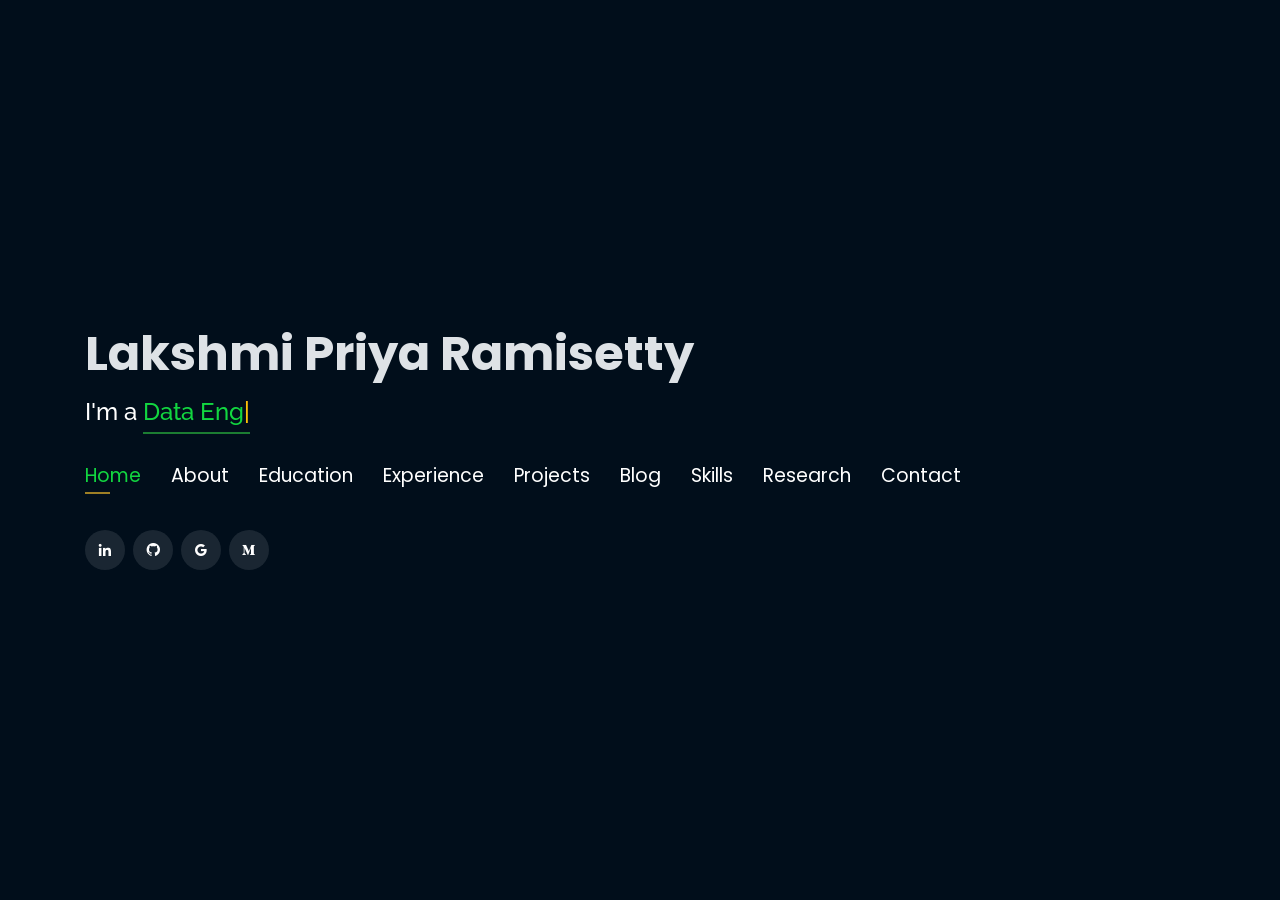
==== commit 3f6980e1: "adding new blog link" ====
--- a/index.html
+++ b/index.html
@@ -16,6 +16,8 @@
   <title>Personal Portfolio</title>
   <meta content="" name="descriptison">
   <meta content="" name="keywords">
+  <link href="https://cdn.jsdelivr.net/npm/remixicon@4.7.0/fonts/remixicon.css" rel="stylesheet">
+
 
   <!-- Google Fonts -->
   <link href="https://fonts.googleapis.com/css?family=Open+Sans:300,300i,400,400i,600,600i,700,700i|Raleway:300,300i,400,400i,500,500i,600,600i,700,700i|Poppins:300,300i,400,400i,500,500i,600,600i,700,700i" rel="stylesheet">
@@ -75,7 +77,7 @@
           <li><a href="#portfolio"> <span>Projects</span></a></li>
           <li><a href="#blog"> <span>Blog</span></a></li>
           <li><a href="#skills"> <span>Skills</span></a></li>
-          <li><a href="https://www.researchgate.net/profile/Lakshmi-Priya-Ramisetty" target="_blank"> <span>Research</span></a></li>
+          <li><a href="#research"> <span>Research</span></a></li>
           <!-- <li><a href="#links"> <span>Resume & Links</span></a></li> -->
           <li><a href="#contacts"> <span>Contact</span></a></li>
 
@@ -137,63 +139,69 @@
 
     <!-- ======= Interests ======= -->
     <div class="interests container">
-
       <div class="section-title">
         <h2>Interests</h2>
       </div>
-
+    
       <div class="row">
-        <div class="col-lg-3 col-md-4">
-          <div class="icon-box">
-            <i class="ri-global-line" style="color: #ffbb2c;"></i>
-            <h3>Data Engineering</h3>
-          </div>
-        </div>
-        <div class="col-lg-3 col-md-4 mt-4 mt-md-0">
-          <div class="icon-box">
-            <i class="ri-database-2-line" style="color: #5578ff;"></i>
-            <h3>Machine Learning</h3>
-          </div>
-        </div>
-        <div class="col-lg-3 col-md-4 mt-4 mt-md-0">
-          <div class="icon-box">
-            <i class="ri-camera-3-line" style="color: #e80368;"></i>
-            <h3>Computer Vision</h3>
-          </div>
-        </div>
-        <div class="col-lg-3 col-md-4 mt-4 mt-lg-0">
-          <div class="icon-box">
-            <i class="ri-english-input" style="color: #1c7d32;"></i>
-            <h3>Natural Language Processing</h3>
-          </div>
-        </div>
         <div class="col-lg-3 col-md-4 mt-4">
           <div class="icon-box">
-            <i class="ri-code-s-slash-fill" style="color: #28a745;"></i>
-            <h3>Deep Learning</h3>
-          </div>
-        </div>
+            <i class="ri-database-2-line" style="color:#ffbb2c;" aria-hidden="true"></i>
+            <h3>Data Engineering</h3>
+          </div>
+        </div>
+    
         <div class="col-lg-3 col-md-4 mt-4">
           <div class="icon-box">
-            <i class="ri-bar-chart-box-line" style="color: #f1081f;"></i>
-            <h3>Visualization</h3>
-          </div>
-        </div>
+            <i class="ri-brain-line" style="color:#5578ff;" aria-hidden="true"></i>
+            <h3>Machine Learning</h3>
+          </div>
+        </div>
+    
         <div class="col-lg-3 col-md-4 mt-4">
           <div class="icon-box">
-            <i class="ri-file-list-3-line" style="color: #47aeff;"></i>
-            <h3>Algorithms</h3>
-          </div>
-        </div>
+            <i class="ri-robot-3-line" style="color:#ffc107;" aria-hidden="true"></i>
+            <h3>Artificial Intelligence</h3>
+          </div>
+        </div>
+    
         <div class="col-lg-3 col-md-4 mt-4">
           <div class="icon-box">
-            <i class="ri-image-line" style="color: #ffc107;"></i>
-            <h3>Generative AI</h3>
-          </div>
-        </div>
-      </div>
-
-    </div><!-- End Interests -->
+            <i class="ri-image-line" style="color:#e80368;" aria-hidden="true"></i>
+            <h3>Computer Vision</h3>
+          </div>
+        </div>
+    
+        <div class="col-lg-3 col-md-4 mt-4">
+          <div class="icon-box">
+            <i class="ri-chat-3-line" style="color:#1c7d32;" aria-hidden="true"></i>
+            <h3>Natural Language Processing</h3>
+          </div>
+        </div>
+    
+        <div class="col-lg-3 col-md-4 mt-4">
+          <div class="icon-box">
+            <i class="ri-brain-2-line" style="color:#28a745;" aria-hidden="true"></i>
+            <h3>Deep Learning</h3>
+          </div>
+        </div>
+    
+        <div class="col-lg-3 col-md-4 mt-4">
+          <div class="icon-box">
+            <i class="ri-line-chart-line" style="color:#f1081f;" aria-hidden="true"></i>
+            <h3>Visualization</h3>
+          </div>
+        </div>
+    
+        <div class="col-lg-3 col-md-4 mt-4">
+          <div class="icon-box">
+            <i class="ri-pie-chart-line" style="color:#47aeff;" aria-hidden="true"></i>
+            <h3>Statistics</h3>
+          </div>
+        </div>
+      </div>
+    </div>
+    
   </section><!-- End About Section -->
 
 
@@ -347,11 +355,25 @@
         <h2>Experience</h2>
       </div>
       <div class="row">
+        <div class="col-lg-12" data-aos="fade-up">
+          <div class="col-md-12 mt-4 mt-md-0 icon-box" data-aos="fade-up" data-aos-delay="100">
+            <h4 style="text-align:left;"><a href="https://bluearc.ai/" style="color:#12d640">Software Engineer, ML, AI & Graph</a><br> </h4>
+            <h5 style="text-align:left;">BlueArc</h5>
+            <p style="text-align:left;color:#fff">Feb 2025 - Present<em></em></p>
+            <ul style="text-align:left;">
+              <li>Built probabilistic graph models to uncover hidden business relationships, improving fraud/risk scoring.</li>
+                <li>Used text and image embeddings to analyze product and website data, identifying businesses reusing identical products across domains
+                  and ads, and flagging impersonation or fraudulent activity.</li>
+              <li>Engineered a Scenario Engine enabling drag-and-drop SQL/Python workflow generation, reducing manual coding and accelerating what-if
+                fraud/risk simulations.</li>
+              <li>Orchestrated agentic workflows to unify multimodal business data, feeding risk models, improving risk classification accuracy by 38%.</li>
+            </ul>
+          </div>
           <div class="col-lg-12" data-aos="fade-up">
             <div class="col-md-12 mt-4 mt-md-0 icon-box" data-aos="fade-up" data-aos-delay="100">
               <h4 style="text-align:left;"><a href="https://www.intheloopai.com/" style="color:#12d640">Data Engineer - GenAI</a><br> </h4>
               <h5 style="text-align:left;">InTheLoop INC</h5>
-              <p style="text-align:left;color:#fff">Oct 2024 - Present<em></em></p>
+              <p style="text-align:left;color:#fff">Oct 2024 - Jan 2025<em></em></p>
               <ul style="text-align:left;">
                 <li>Fine-tuned Vision-Language Models (VLMs), such as Qwen2-VL and Gemini 1.5 Pro, using Supervised Fine-Tuning (SFT) techniques to
                   create a fabric damage detection system and integrated dynamic pricing strategies to adjust item pricing based on their damage levels.</li>
@@ -645,12 +667,87 @@
           </div>
         </div>
       </div>
+
+      <div class="col-lg-4 col-md-6 blog-item">
+        <div class="blog-wrap">
+          <img src="assets/img/page/errorrate.png" class="img-fluid" alt="">
+          <div class="blog-info">
+            <h4><a href="https://medium.com/@lakshmi_priya_ramisetty/your-0-error-rate-isnt-telling-you-what-you-think-552bb22c1b02" target="_blank">Your 0% error rate isn't telling you what you think</a></h4>
+          </div>
+        </div>
+      </div>
     </div>
 
   </div>
 </section>
 <!-- End Blog Section -->
 
+
+<!-- Start Research Section -->
+<section id="research" class="services">
+  <div class="container">
+    <div class="section-title">
+      <h2>Research</h2>
+    </div>
+    <div class="row">
+      <div style="display: flex; flex-wrap: wrap; gap: 10px;">
+        <div class="col-md-4 mt-4 mt-md-0 icon-box" data-aos="fade-up" data-aos-delay="100" style="padding:20px;flex: 1;">
+          <div class="icon">
+            <i class="icofont-paper"></i>
+          </div>
+          <h4 style="text-align:left;">
+            <a href="https://ieeexplore.ieee.org/document/11214174" target="_blank" rel="noopener noreferrer" style="color:#fff;pointer-events: auto;" onclick="event.stopPropagation(); window.open('https://ieeexplore.ieee.org/document/11214174', '_blank'); return false;">
+              4EV: Adaptive Video Editing With Spatial Temporal Dynamics and Motion Pathways
+            </a>
+          </h4>
+          <p style="text-align:left;color:#fff;margin-bottom: 10px;">
+            Published in IEEE Xplore
+          </p>
+          <p style="text-align:left;margin-bottom: 0;">
+            <a href="https://ieeexplore.ieee.org/document/11214174" target="_blank" rel="noopener noreferrer" style="color:#12d640;text-decoration: none;pointer-events: auto;" onclick="event.stopPropagation(); window.open('https://ieeexplore.ieee.org/document/11214174', '_blank'); return false;">
+              <i class="bx bx-link-external"></i> View Paper on IEEE Xplore
+            </a>
+          </p>
+        </div>
+        <div class="col-md-4 mt-4 mt-md-0 icon-box" data-aos="fade-up" data-aos-delay="200" style="padding:20px;flex: 1;">
+          <div class="icon">
+            <i class="icofont-paper"></i>
+          </div>
+          <h4 style="text-align:left;">
+            <a href="https://ieeexplore.ieee.org/document/11121101" target="_blank" rel="noopener noreferrer" style="color:#fff;pointer-events: auto;" onclick="event.stopPropagation(); window.open('https://ieeexplore.ieee.org/document/11121101', '_blank'); return false;">
+            Optimizing Veterinary Language Modeling with Mamba Architecture for Long-Sequence Efficiency
+            </a>
+          </h4>
+          <p style="text-align:left;color:#fff;margin-bottom: 10px;">
+            Published in IEEE Xplore
+          </p>
+          <p style="text-align:left;margin-bottom: 0;">
+            <a href="https://ieeexplore.ieee.org/document/11121101" target="_blank" rel="noopener noreferrer" style="color:#12d640;text-decoration: none;pointer-events: auto;" onclick="event.stopPropagation(); window.open('https://ieeexplore.ieee.org/document/11121101', '_blank'); return false;">
+              <i class="bx bx-link-external"></i> View Paper on IEEE Xplore
+            </a>
+          </p>
+        </div>
+        <div class="col-md-4 mt-4 mt-md-0 icon-box" data-aos="fade-up" data-aos-delay="300" style="padding:20px;flex: 1;">
+          <div style="text-align:center;margin-bottom: 20px;">
+            <img src="https://upload.wikimedia.org/wikipedia/commons/5/5e/ResearchGate_icon_SVG.svg" alt="ResearchGate" style="max-width: 200px; height: 80px; width: auto; background: #fff; padding: 15px; border-radius: 8px;">
+          </div>
+          <h4 style="text-align:left;color:#fff;">
+            ResearchGate Profile
+          </h4>
+          <p style="text-align:left;color:#fff;margin-bottom: 10px;">
+            View all publications and research work
+          </p>
+          <p style="text-align:left;margin-bottom: 0;">
+            <a href="https://www.researchgate.net/profile/Lakshmi-Priya-Ramisetty" target="_blank" rel="noopener noreferrer" style="color:#12d640;text-decoration: none;pointer-events: auto;" onclick="event.stopPropagation(); window.open('https://www.researchgate.net/profile/Lakshmi-Priya-Ramisetty', '_blank'); return false;">
+              <i class="bx bx-link-external"></i> Visit ResearchGate Profile
+            </a>
+          </p>
+        </div>
+      </div>
+    </div>
+  </div>
+</section>
+<!-- End Research Section -->
 
 
   <!-- Start Skills Section -->
@@ -753,14 +850,14 @@
       </div>
 
       <div class="row mt-2">
-
         <div class="col-md-6 d-flex align-items-stretch">
           <div class="info-box">
             <i class="bx bx-map"></i>
-            <h3>My Address</h3>
-            <p>San Mateo, CA 94403</p>
-          </div>
-        </div>
+            <h3>Current Location</h3>
+            <p>Redwood City, CA 94403</p>
+          </div>
+        </div>
+
 
         <div class="col-md-6 mt-4 mt-md-0 d-flex align-items-stretch">
           <div class="info-box">
@@ -810,7 +907,7 @@
   <script src="assets/vendor/typed.js/typed.min.js"></script>
   <script type="text/javascript">
     var typed = new Typed('.typing',{
-      strings: ["Data Engineer", "ML Engineer", "Data Scientist"],
+      strings: ["Data Engineer", "AI/ML Engineer", "Data Scientist"],
       loop: true,
       typeSpeed: 65,
       backSpeed: 65
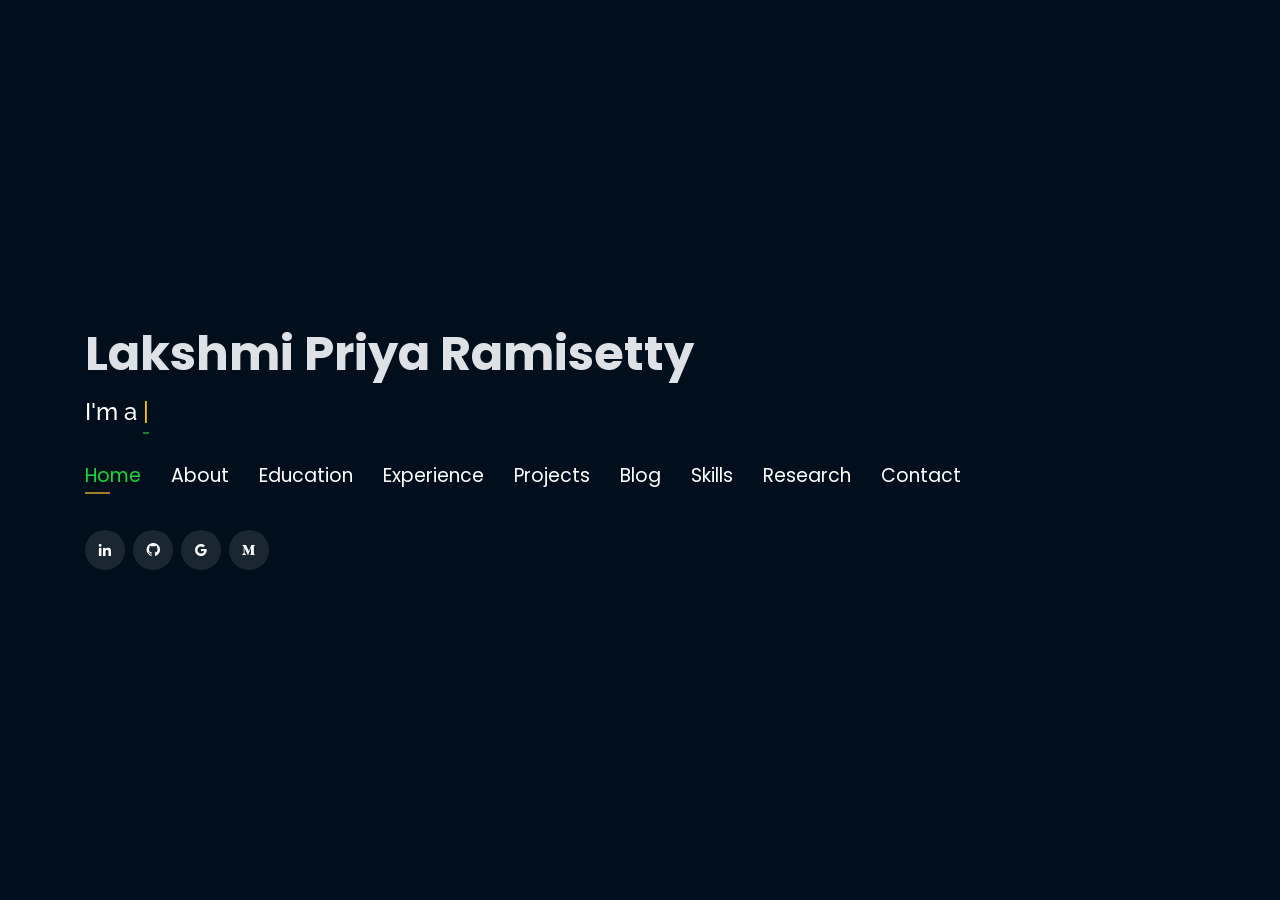
==== commit a1419150: "fitting image so it does not get cropped" ====
--- a/index.html
+++ b/index.html
@@ -670,7 +670,7 @@
 
       <div class="col-lg-4 col-md-6 blog-item">
         <div class="blog-wrap">
-          <img src="assets/img/page/errorrate.png" class="img-fluid" alt="">
+          <img src="assets/img/page/errorrate.png" class="img-fluid" alt="" style="width:100%;object-fit:contain;background:#f5f1e8;">
           <div class="blog-info">
             <h4><a href="https://medium.com/@lakshmi_priya_ramisetty/your-0-error-rate-isnt-telling-you-what-you-think-552bb22c1b02" target="_blank">Your 0% error rate isn't telling you what you think</a></h4>
           </div>
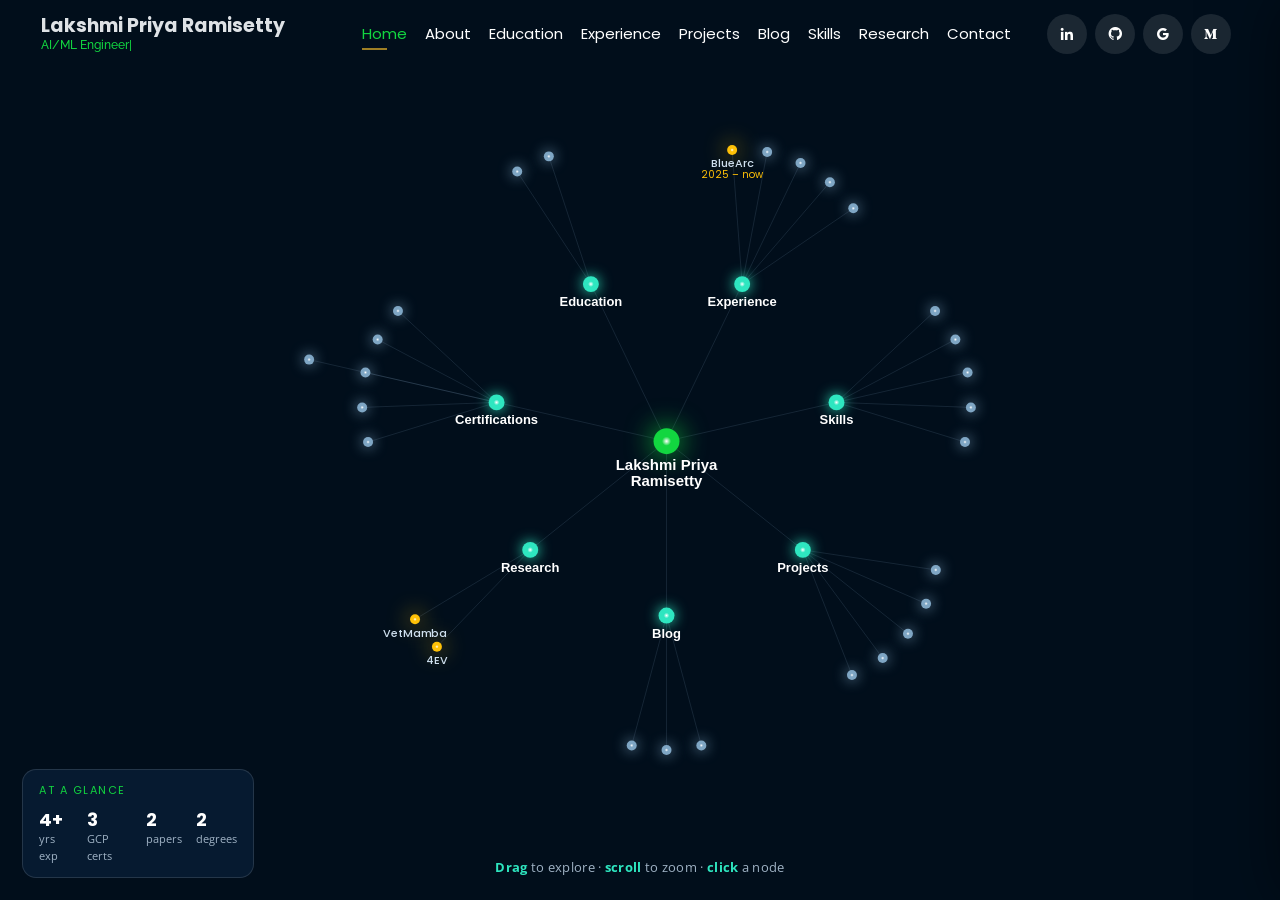
==== commit ea4db68a: "Add knowledge-graph hero + security/bug fixes Feature: - New interactive knowledge-graph hero (graph" ====
--- a/index.html
+++ b/index.html
@@ -13,10 +13,11 @@
   <meta charset="utf-8">
   <meta content="width=device-width, initial-scale=1.0" name="viewport">
 
-  <title>Personal Portfolio</title>
-  <meta content="" name="descriptison">
-  <meta content="" name="keywords">
-  <link href="https://cdn.jsdelivr.net/npm/remixicon@4.7.0/fonts/remixicon.css" rel="stylesheet">
+  <title>Lakshmi Priya Ramisetty — AI/ML Engineer</title>
+  <meta content="Lakshmi Priya Ramisetty — AI/ML Engineer building LLM agents and ML models for fraud, KYB and risk decisioning. Knowledge graphs, RAG, model evaluation. Published GenAI researcher." name="description">
+  <meta content="AI/ML Engineer, LLM agents, knowledge graphs, RAG, machine learning, data engineering, MLOps, GenAI, fraud, KYB, risk decisioning" name="keywords">
+  <link href="https://cdn.jsdelivr.net/npm/remixicon@4.7.0/fonts/remixicon.css" rel="stylesheet"
+        integrity="sha384-gSJzCOtDZjCJLnLHBld7v4xJStn/Zm1tlIRbF7KfFAnCCqT4wrc6CpihUEUbG/ab" crossorigin="anonymous">
 
 
   <!-- Google Fonts -->
@@ -33,17 +34,8 @@
   <!-- Template Main CSS File -->
   <link href="assets/css/style.css" rel="stylesheet">
 
-
-  <!-- Global site tag (gtag.js) - Google Analytics -->
-  <script async src="https://www.googletagmanager.com/gtag/js?id=UA-169007209-3"></script>
-  <script>
-    window.dataLayer = window.dataLayer || [];
-    function gtag(){dataLayer.push(arguments);}
-    gtag('js', new Date());
-
-    gtag('config', 'UA-169007209-3');
-  </script>
-
+  <!-- Knowledge-graph hero -->
+  <link href="assets/css/graph-hero.css" rel="stylesheet">
 
 
   <!-- =======================================================
@@ -65,8 +57,10 @@
 
     <div class="container">
 
-      <h1><a href="index.html">Lakshmi Priya Ramisetty</a></h1>
-      <h2 style="color:#fff">I'm a <span class="typing" style="color:#12D640"></span></h2>
+      <div class="hero-id">
+        <h1><a href="index.html">Lakshmi Priya Ramisetty</a></h1>
+        <h2 style="color:#fff"><span class="typing" style="color:#12D640"></span></h2>
+      </div>
       <nav class="nav-menu d-none d-lg-block">
         <ul>
           <li class="active"><a href="#header"> <span>Home</span></a></li>
@@ -79,22 +73,48 @@
           <li><a href="#skills"> <span>Skills</span></a></li>
           <li><a href="#research"> <span>Research</span></a></li>
           <!-- <li><a href="#links"> <span>Resume & Links</span></a></li> -->
-          <li><a href="#contacts"> <span>Contact</span></a></li>
+          <li><a href="#contact"> <span>Contact</span></a></li>
 
         </ul>
       </nav><!-- .nav-menu -->
 
       <div class="social-links">
-          <a href="https://www.linkedin.com/in/lakshmi-priya-ramisetty/" target="_blank" class="linkedin"><i class="bx bxl-linkedin"></i></a>
-          <a href="https://github.com/lakshmi-priya-ramisetty" target="_blank" class="github"><i class="bx bxl-github"></i></a>
-          <a href="mailto:lakshmipriya.ramisetty@gmail.com" target="_blank" class="google"><i class="bx bxl-google"></i></a>
-          <a href="https://medium.com/@lakshmi_priya_ramisetty" target="_blank" class="medium"><i class="bx bxl-medium"></i></a>
+          <a href="https://www.linkedin.com/in/lakshmi-priya-ramisetty/" target="_blank" rel="noopener" class="linkedin"><i class="bx bxl-linkedin"></i></a>
+          <a href="https://github.com/lakshmi-priya-ramisetty" target="_blank" rel="noopener" class="github"><i class="bx bxl-github"></i></a>
+          <a href="mailto:lakshmipriya.ramisetty@gmail.com" class="google"><i class="bx bxl-google"></i></a>
+          <a href="https://medium.com/@lakshmi_priya_ramisetty" target="_blank" rel="noopener" class="medium"><i class="bx bxl-medium"></i></a>
           <!-- <a href="https://medium.com/@lakshmi_priya_ramisetty" target="_blank" class="google"><i class="bx bxl-google"></i></a> -->
 
       </div>
 
     </div>
   </header><!-- End Header -->
+
+  <!-- ======= Knowledge-Graph Hero (home view) ======= -->
+  <div id="graph-hero" role="img" aria-label="Interactive knowledge graph of Lakshmi Priya Ramisetty's experience, skills, projects, research and education. A text list of the same content follows."></div>
+
+  <!-- accessible / mobile / no-JS fallback: same content as the graph -->
+  <nav id="gh-list" aria-label="Portfolio map"></nav>
+
+  <div id="gh-hint"><b>Drag</b> to explore · <b>scroll</b> to zoom · <b>click</b> a node</div>
+
+  <div id="gh-xp">
+    <div class="gh-xp-title">At a glance</div>
+    <div class="stats">
+      <div><b>—</b> yrs exp</div><div><b>—</b> GCP certs</div><div><b>—</b> papers</div><div><b>—</b> degrees</div>
+    </div>
+  </div>
+
+  <aside id="gh-panel" role="dialog" aria-modal="false" aria-label="Details">
+    <button class="gh-close" aria-label="Close details">×</button>
+    <div id="gh-panel-body"></div>
+  </aside>
+
+  <div id="gh-toast">
+    <div class="ico"><i class="bx bx-trophy" style="color:#ffc107"></i></div>
+    <div><div class="t-title">Achievement</div><div class="t-desc"></div></div>
+  </div>
+  <!-- End Knowledge-Graph Hero -->
 
   <!-- ======= About Section ======= -->
   <section id="about" class="about">
@@ -108,16 +128,16 @@
 
       <div class="row">
         <div class="col-lg-4" data-aos="fade-right">
-          <img src="assets/img/page/profile.png" class="img-fluid" alt="">
+          <img src="assets/img/page/profile.png" class="img-fluid" alt="Lakshmi Priya Ramisetty">
         </div>
         <div class="col-lg-8 pt-4 pt-lg-0 content" data-aos="fade-left">
-          <p>👋 Hello! I'm Lakshmi Priya Ramisetty, an experienced and certified Data and Machine Learning Engineer with a robust background in both data engineering and machine learning, and a specialized focus in Generative AI. I hold a Bachelor’s degree in Computer Science and a Master’s in Artificial Intelligence, which together provide a solid academic foundation that I leverage to tackle complex, real-world challenges in AI and data-driven solutions. </p>
-
-          <p>💾 In Data Engineering, I excel at designing and implementing resilient data pipelines on Google Cloud Platform (GCP), crafting end-to-end data architectures that support high-performance AI applications. My data engineering expertise spans data ingestion, ETL processes, and pipeline optimization, where I use tools like Dataflow, BigQuery, Apache Beam, and Airflow to manage, automate, and scale data workflows. I have a strong command of SQL and Python, ensuring efficient data integration and processing within complex systems.</p>
-            
-          <p>🛠️ As an ML Engineer, my work in large language models (LLMs) reflects a comprehensive understanding of their architecture and deployment. I specialize in both fine-tuning existing LLMs and building models from scratch to fit unique application needs. With expertise in prompt engineering, model optimization, and advanced inference techniques like model distillation and quantization, I create scalable, high-performance AI solutions that are ready for production. My work with CI/CD integration further enables seamless model deployment and continuous iteration, ensuring models remain relevant and effective over time. </p>
-          <p>🚀 I am passionate about pushing the boundaries of what AI can achieve and am always excited to connect with professionals and innovators in the field. Let’s connect, share insights, and explore opportunities to create impactful AI-driven solutions together!
-          </p>
+          <p>I'm an AI/ML engineer who builds intelligent systems end to end — the data pipelines that feed them, the models at their core, and the production software that ships them. Over 4+ years I've gone from machine learning, to deep data engineering (Google Cloud Professional ML Engineer, Professional Data Engineer & Associate Cloud Engineer certified), to building AI-native platforms powered by LLMs and multi-agent systems. Because I own the whole stack, I can take an idea from raw data to a deployed product without handing it off three times.</p>
+
+          <p>Currently at BlueArc (built by risk and trust leaders from Google, eBay and WePay), I architected a risk-decisioning layer that evaluates 2M+ business signals monthly, cutting policy deployment from months to hours. I also build the LLM agents and ML models behind our fraud, KYB, ad and marketplace risk products, protecting significant ad spend and transaction volume for major names in advertising, e-commerce and payments.</p>
+
+          <p>What I focus on: <strong>Generative AI &amp; agents</strong> — LLM agents and multi-agent systems (LangChain, LangGraph, Google ADK), plus RAG, knowledge graphs, prompt engineering, fine-tuning, evaluation, inference optimization (quantization, distillation) and LLM tracing (Langfuse). <strong>Machine learning</strong> — scoring and decisioning models spanning anomaly detection and classification, gradient-boosting and graph-based methods. <strong>Data &amp; MLOps</strong> — Dataflow, Apache Beam, Airflow and BigQuery, plus CI/CD, monitoring and observability (Prometheus, Grafana, Cloud Monitoring).</p>
+
+          <p>The through-line isn't a single domain — it's taking ownership of hard problems end to end, working closely with the customers who rely on what I build. I've applied that across risk, healthcare and finance. I hold an MS in Artificial Intelligence and an Integrated MTech in Computer Science, and have published research including 4EV (text-to-video generation) and VetMamba (efficient long-sequence modeling with the Mamba architecture). If you're building something ambitious with AI, I'd love to connect.</p>
           <div class="row">
             <div class="col-lg-6">
               <ul>
@@ -267,11 +287,11 @@
 
          <div class="col-lg-4 col-md-6 portfolio-item filter-app" style="position: absolute; left: 0px; top: 0px;">
           <div class="portfolio-wrap">
-            <img src="assets/img/page/PML.png" class="img-fluid" alt="">
+            <img src="assets/img/page/PML.png" class="img-fluid" alt="Google Cloud Professional Machine Learning Engineer certificate">
             <div class="portfolio-info">
               <h4>Google Cloud Certified Professional Machine Learning Engineer</h4>
               <div class="portfolio-links">
-                <a href="https://google.accredible.com/57f3cea0-3495-41e7-a146-3f559bf7f9d4" target="_blank" title="Certificate"><i class="bx bx-link"></i></a>
+                <a href="https://google.accredible.com/57f3cea0-3495-41e7-a146-3f559bf7f9d4" target="_blank" rel="noopener" title="Certificate"><i class="bx bx-link"></i></a>
               </div>
             </div>
            </div>
@@ -279,11 +299,11 @@
 
         <div class="col-lg-4 col-md-6 portfolio-item filter-app" style="position: absolute; left: 370px; top: 0px;">
           <div class="portfolio-wrap">
-            <img src="assets/img/page/PDE.png" class="img-fluid" alt="">
+            <img src="assets/img/page/PDE.png" class="img-fluid" alt="Google Cloud Professional Data Engineer certificate">
             <div class="portfolio-info">
               <h4>Google Cloud Certified Professional Data Engineer</h4>
               <div class="portfolio-links">
-                <a href="https://google.accredible.com/b73bc000-3fbe-4397-a872-7bc28523fd96" target="_blank" title="Certificate"><i class="bx bx-link"></i></a>
+                <a href="https://google.accredible.com/b73bc000-3fbe-4397-a872-7bc28523fd96" target="_blank" rel="noopener" title="Certificate"><i class="bx bx-link"></i></a>
               </div>
             </div>
           </div>
@@ -291,11 +311,11 @@
 
         <div class="col-lg-4 col-md-6 portfolio-item filter-app" style="position: absolute; left: 740px; top: 0px;">
           <div class="portfolio-wrap">
-            <img src="assets/img/page/ACE.png" class="img-fluid" alt="">
+            <img src="assets/img/page/ACE.png" class="img-fluid" alt="Google Cloud Associate Cloud Engineer certificate">
             <div class="portfolio-info">
               <h4>Google Cloud Certified Associate Cloud Engineer</h4>
               <div class="portfolio-links">
-                <a href="https://google.accredible.com/e5c1df36-2b4d-4ea0-aad5-81791654c506" target="_blank" title="Certificate"><i class="bx bx-link"></i></a>
+                <a href="https://google.accredible.com/e5c1df36-2b4d-4ea0-aad5-81791654c506" target="_blank" rel="noopener" title="Certificate"><i class="bx bx-link"></i></a>
               </div>
             </div>
           </div>
@@ -303,11 +323,11 @@
 
         <div class="col-lg-4 col-md-6 portfolio-item filter-project" style="position: absolute; left: 0px; top: 218.875px;">
           <div class="portfolio-wrap">
-            <img src="assets/img/page/Practical Machine Learning.png" class="img-fluid" alt="">
+            <img src="assets/img/page/Practical Machine Learning.png" class="img-fluid" alt="Johns Hopkins University Practical Machine Learning certificate">
             <div class="portfolio-info">
               <h4>John Hopkins University - Practical Machine Learning</h4>
               <div class="portfolio-links">
-                <a href="http://coursera.org/verify/SN8JUKQ5TFUN" target="_blank" title="Certificate"><i class="bx bx-link"></i></a>
+                <a href="https://coursera.org/verify/SN8JUKQ5TFUN" target="_blank" rel="noopener" title="Certificate"><i class="bx bx-link"></i></a>
               </div>
             </div>
           </div>
@@ -315,11 +335,11 @@
 
         <div class="col-lg-4 col-md-6 portfolio-item filter-project" style="position: absolute; left: 370px; top: 218.875px;">
           <div class="portfolio-wrap">
-            <img src="assets/img/page/Statistical Inference.png" class="img-fluid" alt="">
+            <img src="assets/img/page/Statistical Inference.png" class="img-fluid" alt="Johns Hopkins University Statistical Inference certificate">
             <div class="portfolio-info">
               <h4>John Hopkins University - Statistical Inference</h4>
               <div class="portfolio-links">
-                <a href="http://coursera.org/verify/XKCGD8S7U5NB" target="_blank" title="Certificate"><i class="bx bx-link"></i></a>
+                <a href="https://coursera.org/verify/XKCGD8S7U5NB" target="_blank" rel="noopener" title="Certificate"><i class="bx bx-link"></i></a>
               </div>
             </div>
           </div>
@@ -328,11 +348,11 @@
 
         <div class="col-lg-4 col-md-6 portfolio-item filter-project" style="position: absolute; left: 740px; top: 218.875px;">
           <div class="portfolio-wrap">
-            <img src="assets/img/page/R Programming.png" class="img-fluid" alt="">
+            <img src="assets/img/page/R Programming.png" class="img-fluid" alt="Johns Hopkins University R Programming certificate">
             <div class="portfolio-info">
               <h4>John Hopkins University - R Programming</h4>
               <div class="portfolio-links">
-                <a href="http://coursera.org/verify/QXFSF62VNQJL" target="_blank" title="Certificate"><i class="bx bx-link"></i></a>
+                <a href="https://coursera.org/verify/QXFSF62VNQJL" target="_blank" rel="noopener" title="Certificate"><i class="bx bx-link"></i></a>
               </div>
             </div>
           </div>
@@ -364,14 +384,14 @@
               <li>Built probabilistic graph models to uncover hidden business relationships, improving fraud/risk scoring.</li>
                 <li>Used text and image embeddings to analyze product and website data, identifying businesses reusing identical products across domains
                   and ads, and flagging impersonation or fraudulent activity.</li>
-              <li>Engineered a Scenario Engine enabling drag-and-drop SQL/Python workflow generation, reducing manual coding and accelerating what-if
+              <li>Built a risk-decisioning layer with drag-and-drop SQL/Python workflow generation, reducing manual coding and accelerating what-if
                 fraud/risk simulations.</li>
               <li>Orchestrated agentic workflows to unify multimodal business data, feeding risk models, improving risk classification accuracy by 38%.</li>
             </ul>
           </div>
           <div class="col-lg-12" data-aos="fade-up">
             <div class="col-md-12 mt-4 mt-md-0 icon-box" data-aos="fade-up" data-aos-delay="100">
-              <h4 style="text-align:left;"><a href="https://www.intheloopai.com/" style="color:#12d640">Data Engineer - GenAI</a><br> </h4>
+              <h4 style="text-align:left;"><a href="https://www.intheloopai.com/" style="color:#12d640">Machine Learning Engineer, GenAI</a><br> </h4>
               <h5 style="text-align:left;">InTheLoop INC</h5>
               <p style="text-align:left;color:#fff">Oct 2024 - Jan 2025<em></em></p>
               <ul style="text-align:left;">
@@ -442,7 +462,7 @@
                 </ul>
               </div>
               <!-- <div class="col-md-12 mt-4 mt-md-0 icon-box" data-aos="fade-up" data-aos-delay="100">
-                <h4 style="text-align:left;"><a href="https://www.meditab.com/" target="_blank" style="color:#12d640">Meditab Software Pvt. Ltd.</a><br> </h4>
+                <h4 style="text-align:left;"><a href="https://www.meditab.com/" target="_blank" rel="noopener" style="color:#12d640">Meditab Software Pvt. Ltd.</a><br> </h4>
                 <h5 style="text-align:left;">May 2018 - June 2018</h5>
                 <p style="text-align:left;color:#fff"><em>Programmer Analyst</em></p>
                 <ul style="text-align:left;">
@@ -453,7 +473,7 @@
                 </ul>
               </div> -->
               <!-- <div class="col-md-12 mt-4 mt-md-0 icon-box" data-aos="fade-up" data-aos-delay="100">
-                <h4 style="text-align:left;"><a href="https://www.sac.gov.in/Vyom/index.jsp" target="_blank" style="color:#12d640">Space Application Centre, ISRO</a><br> </h4>
+                <h4 style="text-align:left;"><a href="https://www.sac.gov.in/Vyom/index.jsp" target="_blank" rel="noopener" style="color:#12d640">Space Application Centre, ISRO</a><br> </h4>
                 <h5 style="text-align:left;">Jan 2018 - May 2018</h5>
                 <p style="text-align:left;color:#fff"><em>Research Intern</em></p>
                 <ul style="text-align:left;">
@@ -556,19 +576,6 @@
         </div>
 
 
-        <div class="col-lg-4 col-md-6 portfolio-item filter-datascience">
-          <center><h4>Machine Learning A-Z</h4></center>
-          <div class="portfolio-wrap">
-            <img src="assets/img/page/recommender.jpg" class="img-fluid" alt="">
-            <div class="portfolio-info">
-              
-              <div class="portfolio-links">
-                <a href="projects/mla-z.html" data-gall="portfolioDetailsGallery" data-vbtype="iframe" class="venobox" title="Project Details"><i class="bx bx-info-circle"></i></a>
-              </div>
-            </div>
-          </div>
-        </div>
-
         <!-- <div class="col-lg-4 col-md-6 portfolio-item filter-app">
           <center><h4>To-Do App</h4></center>
           <div class="portfolio-wrap">
@@ -580,20 +587,6 @@
             </div>
           </div>
         </div> -->
-
-        <div class="col-lg-4 col-md-6 portfolio-item filter-datascience">
-          <!-- <br> -->
-          <center><h4>Hands-On Machine Learning</h4></center>
-          <div class="portfolio-wrap">
-            <img src="assets/img/page/resume.jpg" class="img-fluid" alt="">
-            <div class="portfolio-info">
-              <h4>Hands-On Machine Learning</h4>
-              <div class="portfolio-links">
-                <a href="projects/handsonml.html" data-gall="portfolioDetailsGallery" data-vbtype="iframe" class="venobox" title="Project Details"><i class="bx bx-info-circle"></i></a>
-              </div>
-            </div>
-          </div>
-        </div>
 
         <!-- <div class="col-lg-4 col-md-6 portfolio-item filter-app">
           <br>
@@ -607,30 +600,6 @@
             </div>
           </div>
         </div> -->
-
-        <div class="col-lg-4 col-md-6 portfolio-item filter-project">
-          <center><h4>RainFall Prediction</h4></center>
-          <div class="portfolio-wrap">
-            <img src="assets/img/page/rainfall.png" class="img-fluid" alt="">
-            <div class="portfolio-info">
-              <div class="portfolio-links">
-                <a href="projects/rainfall.html" data-gall="portfolioDetailsGallery" data-vbtype="iframe" class="venobox" title="Project Details"><i class="bx bx-info-circle"></i></a>
-              </div>
-            </div>
-          </div>
-        </div>
-
-        <div class="col-lg-4 col-md-6 portfolio-item filter-datascience">
-          <center><h4>Toxic Comment classification</h4></center>
-          <div class="portfolio-wrap">
-            <img src="assets/img/page/toxic.png" class="img-fluid" alt="">
-            <div class="portfolio-info">
-              <div class="portfolio-links">
-                <a href="projects/toxic.html" data-gall="portfolioDetailsGallery" data-vbtype="iframe" class="venobox" title="Project Details"><i class="bx bx-info-circle"></i></a>
-              </div>
-            </div>
-          </div>
-        </div>
 
       </div>
     </div>
@@ -652,7 +621,7 @@
         <div class="blog-wrap">
           <img src="assets/img/page/jsonblog.png" class="img-fluid" alt="">
           <div class="blog-info">
-            <h4><a href="https://medium.com/@lakshmi_priya_ramisetty/handling-large-json-files-without-fully-loading-them-into-memory-ce3d020a3f82" target="_blank">Handling large JSON files without fully loading them into memory</a></h4>
+            <h4><a href="https://medium.com/@lakshmi_priya_ramisetty/handling-large-json-files-without-fully-loading-them-into-memory-ce3d020a3f82" target="_blank" rel="noopener">Handling large JSON files without fully loading them into memory</a></h4>
             <!-- <p>Gain insights into the fundamentals of machine learning and its applications.</p> -->
           </div>
         </div>
@@ -662,7 +631,7 @@
         <div class="blog-wrap">
           <img src="assets/img/page/tensorflow.png" class="img-fluid" alt="">
           <div class="blog-info">
-            <h4><a href="https://medium.com/@lakshmi_priya_ramisetty/how-to-install-tensorflow-text-on-mac-m1-m2-0bacb6fe83d1" target="_blank">Tensorflow-text on Mac M1/M2</a></h4>
+            <h4><a href="https://medium.com/@lakshmi_priya_ramisetty/how-to-install-tensorflow-text-on-mac-m1-m2-0bacb6fe83d1" target="_blank" rel="noopener">Tensorflow-text on Mac M1/M2</a></h4>
             <!-- <p>Explore the transformative impact of AI on the healthcare industry.</p> -->
           </div>
         </div>
@@ -672,7 +641,7 @@
         <div class="blog-wrap">
           <img src="assets/img/page/errorrate.png" class="img-fluid" alt="" style="width:100%;object-fit:contain;background:#f5f1e8;">
           <div class="blog-info">
-            <h4><a href="https://medium.com/@lakshmi_priya_ramisetty/your-0-error-rate-isnt-telling-you-what-you-think-552bb22c1b02" target="_blank">Your 0% error rate isn't telling you what you think</a></h4>
+            <h4><a href="https://medium.com/@lakshmi_priya_ramisetty/your-0-error-rate-isnt-telling-you-what-you-think-552bb22c1b02" target="_blank" rel="noopener">Your 0% error rate isn't telling you what you think</a></h4>
           </div>
         </div>
       </div>
@@ -759,8 +728,8 @@
       </div>
       <div class="row">
         <div class="col-lg-12" data-aos="fade-up">
-          <div class="col-md-12 mt-4 mt-md-0 icon-box" data-aos="fade-up" data-aos-delay="100" style="background:#fff">
-            <h4 style="text-align:left;color:#09203a">Languages & Databases</h4>
+          <div class="col-md-12 mt-4 mt-md-0 icon-box" data-aos="fade-up" data-aos-delay="100">
+            <h4 style="text-align:left;color:#fff">Languages & Databases</h4>
                 <p style="text-align:left;">
                   <img src="https://www.vectorlogo.zone/logos/python/python-horizontal.svg" alt="vectorlogo.zone" height="50" width="150">
                   <img src="https://www.vectorlogo.zone/logos/java/java-horizontal.svg" alt="vectorlogo.zone" height="50" width="120">
@@ -772,10 +741,10 @@
 
                 </p>
             </div>
-            <div class="col-md-12 mt-4 mt-md-0 icon-box" data-aos="lefade-up" data-aos-delay="100" style="background:#fff">
-              <h4 style="text-align:left;color:#09203a">Libraries & Frameworks</h4>
+            <div class="col-md-12 mt-4 mt-md-0 icon-box" data-aos="fade-up" data-aos-delay="100">
+              <h4 style="text-align:left;color:#fff">Libraries & Frameworks</h4>
                 <p style="text-align:left;">
-                  <img src="https://www.vectorlogo.zone/logos/pocoo_flask/pocoo_flask-ar21.svg" alt="vectorlogo.zone">
+                  <img src="https://www.vectorlogo.zone/logos/palletsprojects_flask/palletsprojects_flask-ar21.svg" alt="Flask">
                   <img src="https://www.vectorlogo.zone/logos/tensorflow/tensorflow-ar21.svg" alt="vectorlogo.zone">
                   <img src="https://upload.wikimedia.org/wikipedia/commons/0/05/Scikit_learn_logo_small.svg" alt="upload.wikimedia.org" width="90" height="70">
                   <img src="https://www.vectorlogo.zone/logos/pytorch/pytorch-ar21.svg" alt="vectorlogo.zone">
@@ -784,8 +753,8 @@
                   <img src="https://upload.wikimedia.org/wikipedia/commons/e/ed/Pandas_logo.svg" alt="upload.wikimedia.org" width="90" height="70">
               </p>
           </div>
-          <div class="col-md-12 mt-4 mt-md-0 icon-box" data-aos="lefade-up" data-aos-delay="100" style="background:#fff">
-            <h4 style="text-align:left;color:#09203a">Cloud Tools</h4>
+          <div class="col-md-12 mt-4 mt-md-0 icon-box" data-aos="fade-up" data-aos-delay="100">
+            <h4 style="text-align:left;color:#fff">Cloud Tools</h4>
               <p style="text-align:left;">
                 <img src="https://www.vectorlogo.zone/logos/google_cloud/google_cloud-ar21.svg" alt="vectorlogo.zone">
                 <img src="assets/img/page/dataflow.webp" alt="vectorlogo.zone" width="120" height="70">
@@ -795,7 +764,6 @@
                 <img src="assets/img/page/dialogflow.png" alt="vectorlogo.zone" width="120" height="70">
                 <img src="assets/img/page/ccai.png" alt="vectorlogo.zone" width="120" height="70">
                 <img src="assets/img/page/looker.png" alt="vectorlogo.zone" width="120" height="70">
-                <img src="assets/img/page/data studio.png" alt="vectorlogo.zone" width="120" height="70">
                 <img src="assets/img/page/pubsub.png" alt="vectorlogo.zone" width="120" height="70">
                 <img src="assets/img/page/cloud sql.png" alt="vectorlogo.zone" width="120" height="70">
                 <img src="assets/img/page/cloud build.png" alt="vectorlogo.zone" width="120" height="70">
@@ -804,32 +772,27 @@
 
 
                 <img src="https://www.vectorlogo.zone/logos/amazon_aws/amazon_aws-ar21.svg" alt="vectorlogo.zone">
-                <img src="https://www.vectorlogo.zone/logos/amazon_ecs/amazon_ecs-ar21.svg" alt="vectorlogo.zone">
-                <img src="https://www.vectorlogo.zone/logos/amazon_elasticcontainer/amazon_elasticcontainer-ar21.svg" alt="vectorlogo.zone">
             </p>
         </div>
-        <div class="col-md-12 mt-4 mt-md-0 icon-box" data-aos="lefade-up" data-aos-delay="100" style="background:#fff">
-          <h4 style="text-align:left;color:#09203a">Big Data, ETL & APIs</h4>
+        <div class="col-md-12 mt-4 mt-md-0 icon-box" data-aos="fade-up" data-aos-delay="100">
+          <h4 style="text-align:left;color:#fff">Big Data, ETL & APIs</h4>
             <p style="text-align:left;">
               <img src="https://www.vectorlogo.zone/logos/apache_spark/apache_spark-ar21.svg" alt="vectorlogo.zone">
               <img src="https://www.vectorlogo.zone/logos/apache_beam/apache_beam-ar21.svg" alt="vectorlogo.zone">
 
               <img src="assets/img/page/hadoop.png" alt="vectorlogo.zone" width="120" height="70">
-              <img src="assets/img/page/spark.png" alt="vectorlogo.zone" width="120" height="70">
               <img src="assets/img/page/pyspark.png" alt="vectorlogo.zone" width="120" height="70">
 
 
               <img src="https://www.vectorlogo.zone/logos/apache_kafka/apache_kafka-ar21.svg" alt="vectorlogo.zone">
               <img src="https://www.vectorlogo.zone/logos/apache_hive/apache_hive-ar21.svg" alt="vectorlogo.zone">
-              <img src="https://www.vectorlogo.zone/logos/getpostman/getpostman-ar21.svg" alt="vectorlogo.zone">
               
           </p>
       </div>
-          <div class="col-md-12 mt-4 mt-md-0 icon-box" data-aos="lefade-up" data-aos-delay="100" style="background:#fff">
-              <h4 style="text-align:left;color:#09203a">Tools</h4>
+          <div class="col-md-12 mt-4 mt-md-0 icon-box" data-aos="fade-up" data-aos-delay="100">
+              <h4 style="text-align:left;color:#fff">Tools</h4>
                 <p style="text-align:left;">
                   <img src="https://www.vectorlogo.zone/logos/git-scm/git-scm-ar21.svg" alt="vectorlogo.zone">
-                  <img src="https://www.vectorlogo.zone/logos/jupyter/jupyter-ar21.svg" alt="vectorlogo.zone">
               </p>
           </div>
         </div>
@@ -842,7 +805,7 @@
 
   <!-- Start Contact Section -->
 
-  <section id="contacts" class="contact">
+  <section id="contact" class="contact">
     <div class="container">
 
       <div class="section-title">
@@ -864,10 +827,10 @@
             <i class="bx bx-share-alt"></i>
             <h3>Social Profiles</h3>
             <div class="social-links">
-              <a href="https://www.linkedin.com/in/lakshmi-priya-ramisetty/" target="_blank" class="linkedin"><i class="bx bxl-linkedin"></i></a>
-              <a href="https://github.com/lakshmi-priya-ramisetty" target="_blank" class="github"><i class="bx bxl-github"></i></a>
-              <a href="mailto:lakshmipriya.ramisetty@gmail.com" target="_blank" class="google"><i class="bx bxl-google"></i></a>
-              <a href="https://medium.com/@lakshmi_priya_ramisetty" target="_blank" class="medium"><i class="bx bxl-medium"></i></a>
+              <a href="https://www.linkedin.com/in/lakshmi-priya-ramisetty/" target="_blank" rel="noopener" class="linkedin"><i class="bx bxl-linkedin"></i></a>
+              <a href="https://github.com/lakshmi-priya-ramisetty" target="_blank" rel="noopener" class="github"><i class="bx bxl-github"></i></a>
+              <a href="mailto:lakshmipriya.ramisetty@gmail.com" class="google"><i class="bx bxl-google"></i></a>
+              <a href="https://medium.com/@lakshmi_priya_ramisetty" target="_blank" rel="noopener" class="medium"><i class="bx bxl-medium"></i></a>
             </div>
           </div>
         </div>
@@ -877,7 +840,6 @@
             <i class="bx bx-envelope"></i>
             <h3>Email</h3>
             <p>lakshmipriya.ramisetty@gmail.com</p>
-            <p>laasya71314@gmail.com</p>
           </div>
         </div>
         <div class="col-md-6 mt-4 d-flex align-items-stretch">
@@ -907,7 +869,7 @@
   <script src="assets/vendor/typed.js/typed.min.js"></script>
   <script type="text/javascript">
     var typed = new Typed('.typing',{
-      strings: ["Data Engineer", "AI/ML Engineer", "Data Scientist"],
+      strings: ["AI/ML Engineer", "GenAI Researcher"],
       loop: true,
       typeSpeed: 65,
       backSpeed: 65
@@ -917,6 +879,11 @@
   <!-- Template Main JS File -->
   <script src="assets/js/main.js"></script>
 
+  <!-- Knowledge-graph hero -->
+  <script src="assets/js/portfolio-data.js"></script>
+  <script src="assets/vendor/force-graph/force-graph.min.js"></script>
+  <script src="assets/js/graph-hero.js"></script>
+
 </body>
 
 </html>
--- a/assets/css/style.css
+++ b/assets/css/style.css
@@ -13,6 +13,7 @@
   color: #fff;
   position: relative;
   background: transparent;
+  line-height: 1.6;
 }
 
 body::before {
@@ -39,6 +40,16 @@
 a:hover {
   color: #12d640;
   text-decoration: none;
+}
+
+/* Visible keyboard focus indicator for accessibility */
+a:focus-visible,
+button:focus-visible,
+.mobile-nav-toggle:focus-visible,
+#portfolio-flters li:focus-visible {
+  outline: 2px solid #12d640;
+  outline-offset: 2px;
+  border-radius: 2px;
 }
 
 h1, h2, h3, h4, h5, h6 {
@@ -239,7 +250,7 @@
 }
 
 .mobile-nav a:hover, .mobile-nav .active > a, .mobile-nav li:hover > a {
-  color: #1c7d32;
+  color: #12d640;
   text-decoration: none;
 }
 
@@ -302,7 +313,10 @@
     height: 60px;
   }
   #header.header-top h1 {
-    font-size: 26px;
+    font-size: 20px;
+    white-space: nowrap;
+    overflow: hidden;
+    text-overflow: ellipsis;
   }
 }
 
@@ -532,7 +546,7 @@
 
 .testimonials .testimonial-item h4 {
   font-size: 14px;
-  color: #999;
+  color: #b8c4d0;
   margin: 0 0 0 45px;
 }
 
@@ -566,7 +580,7 @@
 }
 
 .blog-wrap img {
-  width: 120%;
+  width: 100%;
   height: 300px;
   object-fit: cover;
 }
@@ -737,6 +751,36 @@
 }
 
 /*--------------------------------------------------------------
+# Skills (dark cards + per-logo light chips)
+--------------------------------------------------------------*/
+/* The skill cards inherit the dark .services .icon-box background.
+   Each vendor logo sits on its own white chip so colored/dark-text
+   logos stay legible against the dark theme. */
+#skills .icon-box {
+  text-align: left;
+  padding: 22px 24px;
+}
+#skills .icon-box h4 {
+  margin-bottom: 16px;
+}
+#skills .icon-box p {
+  margin-bottom: 0;
+  line-height: 1;
+}
+#skills .icon-box img {
+  background: #fff;
+  border-radius: 8px;
+  padding: 7px 11px;
+  margin: 6px 8px 6px 0;
+  vertical-align: middle;
+  box-shadow: 0 1px 4px rgba(0, 0, 0, 0.3);
+  box-sizing: content-box;
+}
+#skills .icon-box:hover img {
+  box-shadow: 0 2px 8px rgba(18, 214, 64, 0.25);
+}
+
+/*--------------------------------------------------------------
 # Portfolio
 --------------------------------------------------------------*/
 .portfolio .portfolio-item {
@@ -781,6 +825,17 @@
   overflow: hidden;
   z-index: 1;
   background: rgba(0, 0, 0, 0.6);
+}
+
+/* Certifications: normalize the mixed-source cert images to a uniform
+   white tile (contain, so nothing is cropped). Scoped to #education so
+   the Projects grid is unaffected. */
+#education .portfolio .portfolio-wrap img {
+  width: 100%;
+  height: 200px;
+  object-fit: contain;
+  background: #fff;
+  padding: 12px;
 }
 
 .portfolio .portfolio-wrap::before {
--- a/assets/css/graph-hero.css
+++ b/assets/css/graph-hero.css
@@ -0,0 +1,205 @@
+/* ============================================================
+   graph-hero.css — knowledge-graph landing layer
+   Loaded AFTER style.css so these rules win where they overlap.
+   ============================================================ */
+
+:root {
+  --gh-bg: #010e1b;
+  --gh-bg2: #09203a;
+  --gh-green: #12d640;
+  --gh-amber: #ffc107;
+  --gh-teal: #2ee6c0;
+  --gh-muted: #9fb2c4;
+}
+
+/* ---- Home header → slim top bar floating over the graph ----
+   (only on the home state; once a section opens, .header-top takes over) */
+#header:not(.header-top) {
+  height: auto;
+  min-height: 0;
+  display: block;
+  position: fixed;
+  top: 0; left: 0; right: 0;
+  z-index: 998;
+  padding: 14px 26px;
+  overflow: visible;
+  background: linear-gradient(180deg, rgba(1, 14, 27, 0.96) 0%, rgba(1, 14, 27, 0) 100%);
+}
+#header:not(.header-top) .container {
+  display: flex;
+  align-items: center;
+  gap: 20px;
+  max-width: 100%;
+  width: 100%;
+}
+#header:not(.header-top) .hero-id { display: flex; flex-direction: column; }
+#header:not(.header-top) h1 { font-size: 19px; margin: 0; line-height: 1.15; white-space: nowrap; }
+#header:not(.header-top) h2 { display: block; font-size: 12px; margin: 1px 0 0; color: var(--gh-green); }
+#header:not(.header-top) h2 span { border-bottom: none; padding-bottom: 0; color: var(--gh-green); }
+#header:not(.header-top) .nav-menu { margin-top: 0; margin-left: auto; }
+#header:not(.header-top) .nav-menu li + li { margin-left: 18px; }
+#header:not(.header-top) .nav-menu a { font-size: 15px; }
+#header:not(.header-top) .social-links { margin-top: 0; margin-left: 16px; flex: 0 0 auto; }
+
+/* ---- The graph layer (sits above the body::before backdrop) ---- */
+#graph-hero {
+  position: fixed;
+  inset: 0;
+  z-index: 1;
+}
+#graph-hero canvas { display: block; }
+/* hide the graph + its overlays once the visitor opens a section (set by main.js) */
+body.section-active #graph-hero,
+body.section-active #gh-hint,
+body.section-active #gh-xp,
+body.section-active #gh-toast,
+body.section-active #gh-list { display: none; }
+
+/* hint line */
+#gh-hint {
+  position: fixed; left: 50%; bottom: 22px; transform: translateX(-50%); z-index: 5;
+  font-size: 13px; color: var(--gh-muted); letter-spacing: .3px; pointer-events: none;
+  transition: opacity .5s ease;
+}
+#gh-hint b { color: var(--gh-teal); }
+
+/* XP / level badge */
+#gh-xp {
+  position: fixed; left: 22px; bottom: 22px; z-index: 5;
+  background: rgba(9, 32, 58, 0.72); border: 1px solid rgba(255, 255, 255, 0.12);
+  border-radius: 14px; padding: 12px 16px; width: 232px; backdrop-filter: blur(6px);
+}
+#gh-xp .gh-xp-title { font-family: "Poppins", sans-serif; font-size: 11px; letter-spacing: 1.5px; text-transform: uppercase; color: var(--gh-green); margin-bottom: 10px; }
+#gh-xp .stats { display: flex; gap: 14px; font-size: 11px; color: var(--gh-muted); }
+#gh-xp .stats div { display: flex; flex-direction: column; }
+#gh-xp .stats b { color: #fff; font-family: "Poppins", sans-serif; font-size: 18px; line-height: 1.1; }
+
+/* content panel (slides in from the right) */
+#gh-panel {
+  position: fixed; top: 0; right: 0; bottom: 0; z-index: 999;
+  width: min(440px, 92vw);
+  background: linear-gradient(160deg, var(--gh-bg2) 0%, var(--gh-bg) 100%);
+  border-left: 1px solid rgba(18, 214, 64, 0.25);
+  box-shadow: -20px 0 60px rgba(0, 0, 0, 0.5);
+  transform: translateX(105%); transition: transform .42s cubic-bezier(.22, .61, .36, 1);
+  padding: 78px 30px 30px; overflow-y: auto;
+}
+#gh-panel.open { transform: translateX(0); }
+#gh-panel .gh-close {
+  position: absolute; top: 22px; right: 22px; width: 34px; height: 34px;
+  border-radius: 50%; border: 1px solid rgba(255, 255, 255, 0.2); background: transparent;
+  color: #fff; font-size: 18px; cursor: pointer; line-height: 1; transition: all .18s;
+}
+#gh-panel .gh-close:hover { border-color: var(--gh-amber); color: var(--gh-amber); }
+#gh-panel .gh-back {
+  display: inline-flex; align-items: center; justify-content: center;
+  width: 22px; height: 22px; margin: 0 6px 0 -2px; vertical-align: middle;
+  cursor: pointer; text-decoration: none;
+  color: var(--gh-muted); font-size: 22px; line-height: 1; transition: all .16s;
+}
+#gh-panel .gh-back:hover { color: var(--gh-green); transform: translateX(-2px); }
+#gh-panel .tag {
+  display: inline-block; font-size: 11px; letter-spacing: 1px; text-transform: uppercase;
+  color: var(--gh-bg); background: var(--gh-green); padding: 3px 10px; border-radius: 999px; font-weight: 600;
+}
+#gh-panel .tag.flag { background: var(--gh-amber); }
+#gh-panel h2 { font-family: "Poppins", sans-serif; font-size: 23px; margin: 14px 0 4px; color: #fff; }
+#gh-panel .sub { color: var(--gh-green); font-size: 14px; margin-bottom: 2px; }
+#gh-panel .dates { color: var(--gh-muted); font-size: 13px; margin-bottom: 16px; }
+#gh-panel ul { list-style: none; margin: 6px 0 18px; padding: 0; }
+#gh-panel ul li { position: relative; padding-left: 20px; margin-bottom: 11px; font-size: 14px; line-height: 1.55; color: #dfe7ef; }
+#gh-panel ul li::before { content: "▸"; position: absolute; left: 0; color: var(--gh-green); }
+#gh-panel .chips { display: flex; flex-wrap: wrap; gap: 7px; margin-bottom: 20px; }
+#gh-panel .chips span { font-size: 12px; color: var(--gh-teal); border: 1px solid rgba(46, 230, 192, 0.3); padding: 4px 10px; border-radius: 6px; }
+#gh-panel .full {
+  display: inline-block; font-family: "Poppins", sans-serif; font-size: 13px; font-weight: 500;
+  color: var(--gh-bg); background: var(--gh-green); text-decoration: none; padding: 9px 16px; border-radius: 8px; transition: transform .15s;
+}
+#gh-panel .full:hover { transform: translateY(-1px); color: var(--gh-bg); }
+
+/* About panel (center-node click) */
+#gh-panel .gh-about .gh-photo { width: 110px; height: 110px; border-radius: 50%; object-fit: cover; border: 2px solid rgba(18, 214, 64, 0.5); margin-bottom: 14px; }
+#gh-panel .gh-about h2 { margin-top: 0; }
+#gh-panel .gh-bio { font-size: 14px; line-height: 1.6; color: #dfe7ef; margin: 12px 0 18px; }
+
+/* contact block inside the About panel */
+#gh-panel .gh-contact { border-top: 1px solid rgba(255, 255, 255, 0.1); margin-top: 6px; padding-top: 16px; }
+#gh-panel .gh-contact .gh-email { display: inline-flex; align-items: center; gap: 8px; color: var(--gh-teal); text-decoration: none; font-size: 14px; }
+#gh-panel .gh-contact .gh-email:hover { color: var(--gh-green); }
+#gh-panel .gh-contact .gh-email i { font-size: 17px; }
+#gh-panel .gh-social { display: flex; gap: 14px; margin-top: 14px; }
+#gh-panel .gh-social a { width: 38px; height: 38px; display: flex; align-items: center; justify-content: center; border-radius: 50%; border: 1px solid rgba(255, 255, 255, 0.18); color: #cfe0ef; font-size: 19px; transition: all .18s; }
+#gh-panel .gh-social a:hover { border-color: var(--gh-green); color: var(--gh-green); transform: translateY(-2px); }
+
+/* branch-overview panel (branch-node click) — list of its leaves */
+#gh-panel .gh-branch-list { list-style: none; margin: 8px 0 4px; padding: 0; }
+#gh-panel .gh-branch-list li { margin: 0 0 8px; }
+#gh-panel .gh-branch-list a { display: block; cursor: pointer; text-decoration: none; padding: 12px 14px; border: 1px solid rgba(255, 255, 255, 0.1); border-radius: 10px; background: rgba(9, 32, 58, 0.4); transition: all .16s; }
+#gh-panel .gh-branch-list a:hover { border-color: var(--gh-green); background: rgba(18, 214, 64, 0.08); transform: translateX(2px); }
+#gh-panel .gh-branch-list a b { color: #fff; font-weight: 600; font-size: 14px; }
+#gh-panel .gh-branch-list a.flag b { color: var(--gh-amber); }
+#gh-panel .gh-branch-list a .yr { color: var(--gh-teal); font-size: 12px; margin-left: 8px; }
+#gh-panel .gh-branch-list a .sb { display: block; color: var(--gh-muted); font-size: 12px; margin-top: 3px; }
+
+/* achievement toast */
+#gh-toast {
+  position: fixed; right: 22px; bottom: 22px; z-index: 1000;
+  background: rgba(9, 32, 58, 0.96); border: 1px solid var(--gh-amber); border-radius: 12px;
+  padding: 14px 18px; display: flex; gap: 12px; align-items: center; max-width: 320px;
+  transform: translateY(140%); transition: transform .4s cubic-bezier(.22, .61, .36, 1);
+}
+#gh-toast.show { transform: translateY(0); }
+#gh-toast .ico { font-size: 26px; }
+#gh-toast .t-title { font-family: "Poppins", sans-serif; font-weight: 600; font-size: 14px; color: var(--gh-amber); }
+#gh-toast .t-desc { font-size: 12px; color: var(--gh-muted); }
+
+/* ---- Mobile / no-JS / reduced-motion fallback: collapsible list ---- */
+#gh-list { display: none; }
+#gh-list {
+  position: fixed; inset: 64px 0 0 0; z-index: 1; overflow-y: auto;
+  padding: 16px 18px 80px;
+}
+#gh-list .gh-branch { border: 1px solid rgba(255, 255, 255, 0.1); border-radius: 12px; margin-bottom: 12px; background: rgba(9, 32, 58, 0.4); overflow: hidden; }
+#gh-list summary { cursor: pointer; padding: 14px 16px; font-family: "Poppins", sans-serif; font-weight: 600; font-size: 16px; color: #fff; list-style: none; display: flex; justify-content: space-between; align-items: center; }
+#gh-list summary::-webkit-details-marker { display: none; }
+#gh-list summary::after { content: "+"; color: var(--gh-green); font-size: 20px; }
+#gh-list details[open] summary::after { content: "–"; }
+#gh-list .gh-leaf { display: block; padding: 11px 16px 11px 22px; border-top: 1px solid rgba(255, 255, 255, 0.06); color: #cfe0ef; text-decoration: none; font-size: 14px; }
+#gh-list .gh-leaf b { color: #fff; font-weight: 600; }
+#gh-list .gh-leaf .yr { color: var(--gh-teal); font-size: 12px; margin-left: 6px; }
+#gh-list .gh-leaf.flag b { color: var(--gh-amber); }
+
+/* On phones: swap the canvas for the list. Also the reduced-motion fallback. */
+@media (max-width: 768px) {
+  body:not(.section-active) #graph-hero,
+  body:not(.section-active) #gh-hint,
+  #gh-xp { display: none; }
+  body:not(.section-active) #gh-list { display: block; }
+
+  /* compact mobile bar — name only; the hamburger handles nav */
+  #header:not(.header-top) { padding: 12px 16px; }
+  #header:not(.header-top) .container { display: block; }
+  #header:not(.header-top) h1 { font-size: 17px; white-space: nowrap; text-align: left; }
+  #header:not(.header-top) .social-links { display: none; }
+
+  /* Clip horizontal overflow on the ROOT only — never on <body>.
+     body is position:relative, so it is the containing block for the
+     absolutely-positioned sections; giving body overflow-x:hidden forces
+     overflow-y to compute to auto, which clips those sections away to
+     body's ~0 in-flow height (header is fixed, sections are absolute) and
+     leaves every section blank on mobile. */
+  html { overflow-x: hidden; }
+  #gh-list,
+  #gh-list .gh-branch,
+  #gh-list .gh-leaf,
+  #gh-list summary {
+    box-sizing: border-box;
+    max-width: 100%;
+  }
+  #gh-list .gh-leaf { overflow-wrap: anywhere; }
+}
+@media (prefers-reduced-motion: reduce) {
+  body:not(.section-active) #graph-hero,
+  body:not(.section-active) #gh-hint { display: none; }
+  body:not(.section-active) #gh-list { display: block; }
+}
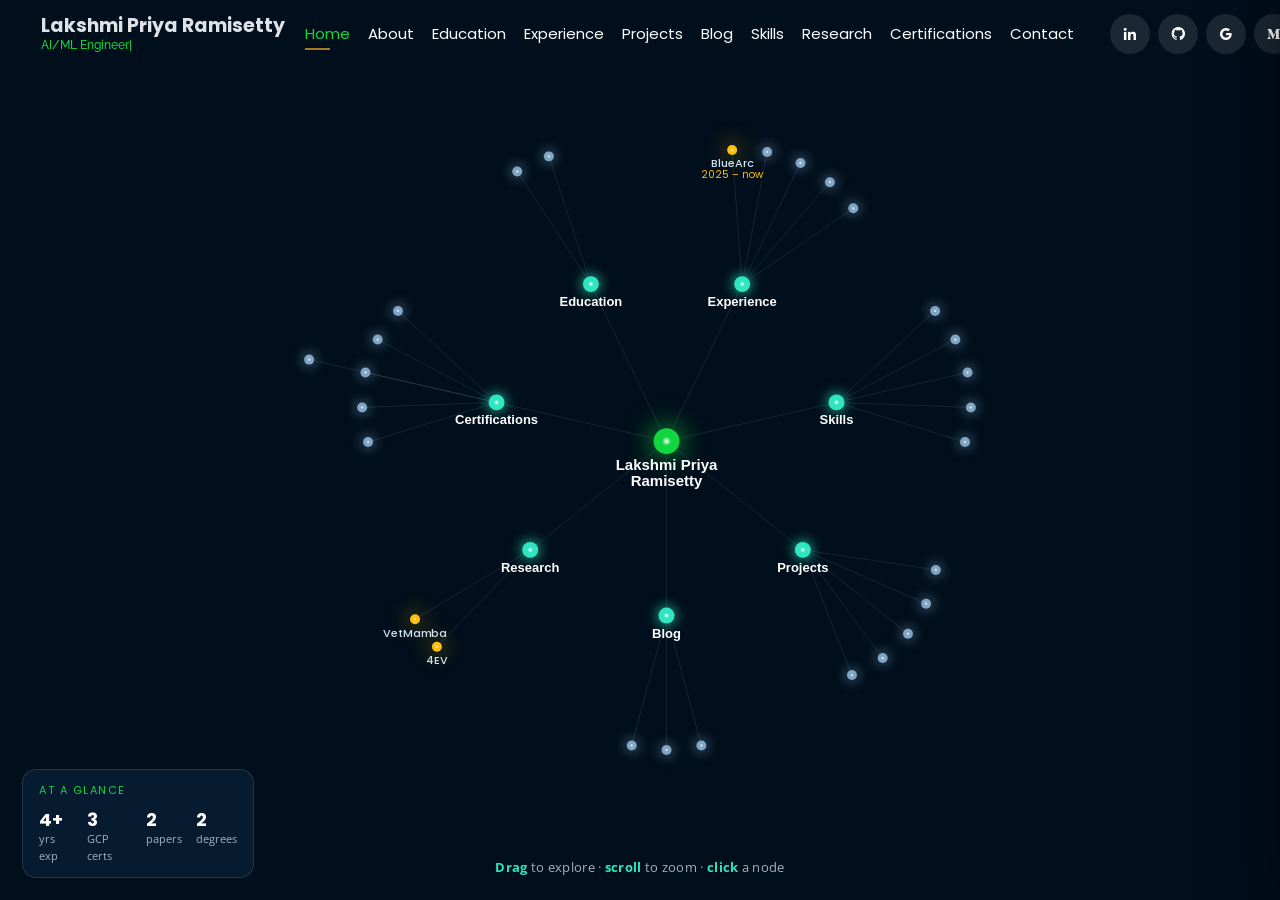
==== commit fffddbe7: "Fix nav active-state sync, add Certifications section, Esc-to-close panel" ====
--- a/index.html
+++ b/index.html
@@ -72,6 +72,7 @@
           <li><a href="#blog"> <span>Blog</span></a></li>
           <li><a href="#skills"> <span>Skills</span></a></li>
           <li><a href="#research"> <span>Research</span></a></li>
+          <li><a href="#certifications"> <span>Certifications</span></a></li>
           <!-- <li><a href="#links"> <span>Resume & Links</span></a></li> -->
           <li><a href="#contact"> <span>Contact</span></a></li>
 
@@ -277,7 +278,11 @@
       </div>
 
 
-    <div class="portfolio">
+  </section>
+  <!-- End Education Section -->
+
+  <!-- ======= Certifications Section ======= -->
+  <section id="certifications" class="portfolio">
     <div class="container">
       <div class="section-title">
         <h2>Certifications</h2>
@@ -360,10 +365,9 @@
 
       </div>
     </div>
-    </div>
 
   </section>
-  <!-- End Education Section -->
+  <!-- End Certifications Section -->
 
 
 
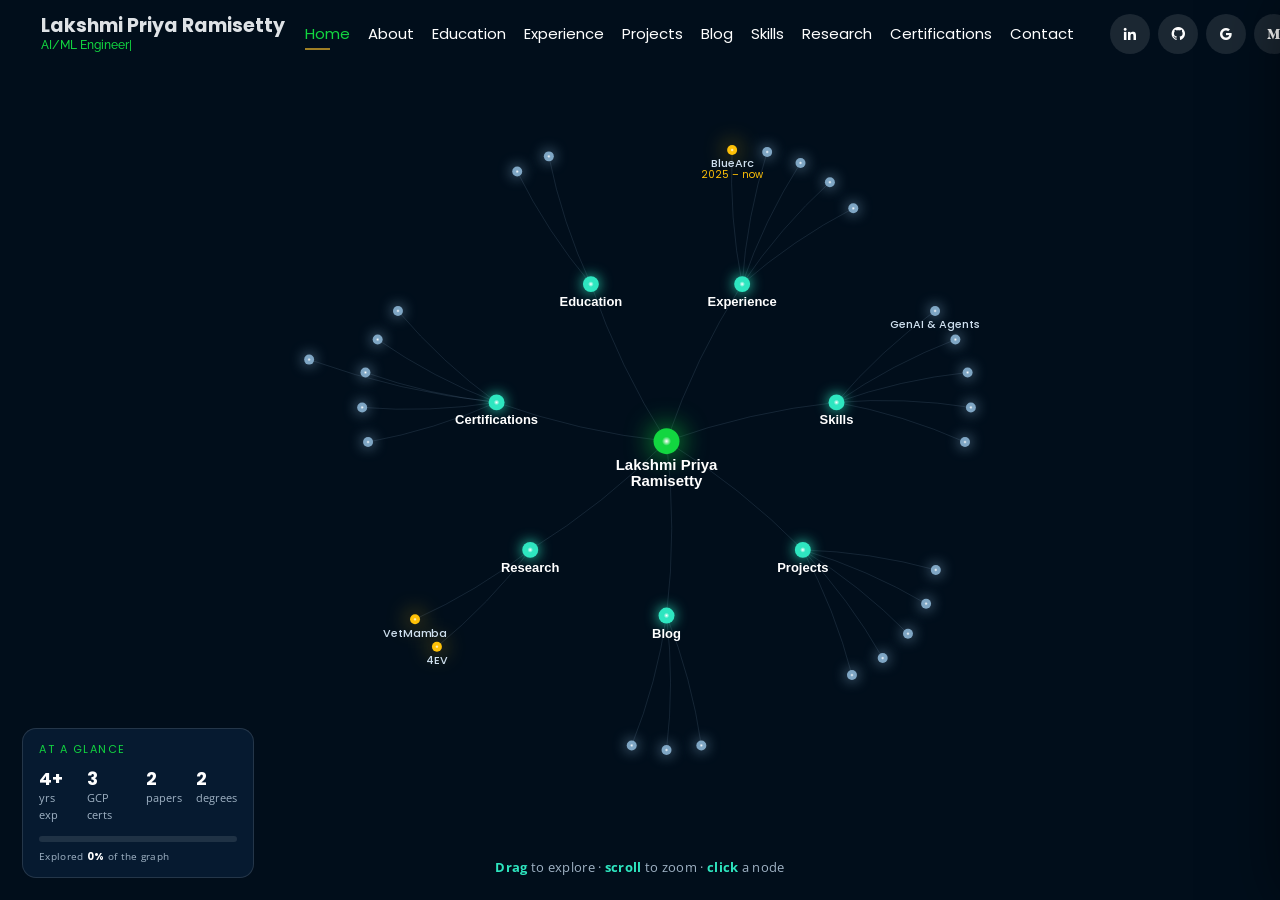
==== commit 53b1054d: "Fix a11y/SEO issues: image alt text, skip link, landmarks, focus styles, OG tags" ====
--- a/index.html
+++ b/index.html
@@ -16,6 +16,18 @@
   <title>Lakshmi Priya Ramisetty — AI/ML Engineer</title>
   <meta content="Lakshmi Priya Ramisetty — AI/ML Engineer building LLM agents and ML models for fraud, KYB and risk decisioning. Knowledge graphs, RAG, model evaluation. Published GenAI researcher." name="description">
   <meta content="AI/ML Engineer, LLM agents, knowledge graphs, RAG, machine learning, data engineering, MLOps, GenAI, fraud, KYB, risk decisioning" name="keywords">
+
+  <!-- Open Graph / social share -->
+  <meta property="og:type" content="website">
+  <meta property="og:url" content="https://lakshmi-priya-ramisetty.github.io/">
+  <meta property="og:title" content="Lakshmi Priya Ramisetty — AI/ML Engineer">
+  <meta property="og:description" content="AI/ML Engineer building LLM agents and ML models for fraud, KYB and risk decisioning. Knowledge graphs, RAG, model evaluation. Published GenAI researcher.">
+  <meta property="og:image" content="https://lakshmi-priya-ramisetty.github.io/assets/img/page/profile.png">
+  <meta name="twitter:card" content="summary_large_image">
+  <meta name="twitter:title" content="Lakshmi Priya Ramisetty — AI/ML Engineer">
+  <meta name="twitter:description" content="AI/ML Engineer building LLM agents and ML models for fraud, KYB and risk decisioning. Knowledge graphs, RAG, model evaluation. Published GenAI researcher.">
+  <meta name="twitter:image" content="https://lakshmi-priya-ramisetty.github.io/assets/img/page/profile.png">
+
   <link href="https://cdn.jsdelivr.net/npm/remixicon@4.7.0/fonts/remixicon.css" rel="stylesheet"
         integrity="sha384-gSJzCOtDZjCJLnLHBld7v4xJStn/Zm1tlIRbF7KfFAnCCqT4wrc6CpihUEUbG/ab" crossorigin="anonymous">
 
@@ -52,6 +64,7 @@
   <noscript><iframe src="https://www.googletagmanager.com/ns.html?id=GTM-5BB8W2X"
   height="0" width="0" style="display:none;visibility:hidden"></iframe></noscript>
   <!-- End Google Tag Manager (noscript) -->
+  <a href="#main" class="skip-link">Skip to content</a>
   <!-- ======= Header ======= -->
   <header id="header" class="header-tops">
 
@@ -91,6 +104,8 @@
     </div>
   </header><!-- End Header -->
 
+  <main id="main">
+
   <!-- ======= Knowledge-Graph Hero (home view) ======= -->
   <div id="graph-hero" role="img" aria-label="Interactive knowledge graph of Lakshmi Priya Ramisetty's experience, skills, projects, research and education. A text list of the same content follows."></div>
 
@@ -98,12 +113,17 @@
   <nav id="gh-list" aria-label="Portfolio map"></nav>
 
   <div id="gh-hint"><b>Drag</b> to explore · <b>scroll</b> to zoom · <b>click</b> a node</div>
+
+  <!-- floating hover preview (positioned in JS) -->
+  <div id="gh-tip" role="tooltip" aria-hidden="true"></div>
 
   <div id="gh-xp">
     <div class="gh-xp-title">At a glance</div>
     <div class="stats">
       <div><b>—</b> yrs exp</div><div><b>—</b> GCP certs</div><div><b>—</b> papers</div><div><b>—</b> degrees</div>
     </div>
+    <div class="gh-xp-bar" aria-hidden="true"><i></i></div>
+    <div class="gh-xp-prog">Explored <b>0%</b> of the graph</div>
   </div>
 
   <aside id="gh-panel" role="dialog" aria-modal="false" aria-label="Details">
@@ -236,7 +256,7 @@
       <div class="row">
         <div style="display: flex; flex-wrap: wrap; gap: 10px;">
           <div class="col-md-4 mt-4 mt-md-0 icon-box" data-aos="fade-up" data-aos-delay="100" style="padding:0px 0px;padding-bottom: 5px;flex: 1;">
-              <img src="assets/img/page/yeshiva-university.png" class="img-fluid" alt="">
+              <img src="assets/img/page/yeshiva-university.png" class="img-fluid" alt="Yeshiva University logo">
               <p style="text-align:left;color:#fff;padding: 5px 10px;"><em>MS in Artificial Intelligence</em></p>
               <h5 style="text-align:left;padding: 0px 10px;">Aug 2023 - Dec 2024 </h5>
               <h6 style="text-align:left;color:#fff;padding: 0px 10px;">Relevant Coursework</h6>
@@ -249,7 +269,7 @@
               </ul>
           </div>
           <div class="col-md-4 mt-4 mt-md-0 icon-box" data-aos="fade-up" data-aos-delay="100" style="padding:0px 0px;padding-bottom: 5px;flex: 1;">
-              <img src="assets/img/page/iiitb.png" class="img-fluid" alt="">
+              <img src="assets/img/page/iiitb.png" class="img-fluid" alt="IIIT Bangalore logo">
               <p style="text-align:left;color:#fff;padding: 5px 10px;"><em>Executive Post Graduate Programme in Data Science (Major in Data Engineering)</em></p>
               <h5 style="text-align:left;padding: 0px 10px;">Jul 2021 - Aug 2022</h5>
               <h6 style="text-align:left;color:#fff;padding: 0px 10px;">Relevant Coursework</h6>
@@ -260,7 +280,7 @@
               </ul>
           </div>
           <div class="col-md-4 mt-4 mt-md-0 icon-box" data-aos="fade-up" data-aos-delay="100" style="padding:0px 0px;padding-bottom: 5px;flex: 1;">
-              <img src="assets/img/page/iiitb.png" class="img-fluid" alt="">
+              <img src="assets/img/page/iiitb.png" class="img-fluid" alt="IIIT Bangalore logo">
               <p style="text-align:left;color:#fff;padding: 5px 10px;"><em>Integrated MTech in Computer Science (Major in Data Science)</em></p>
               <h5 style="text-align:left;padding: 0px 10px;">Aug 2015 - Jun 2020</h5>
               <h6 style="text-align:left;color:#fff;padding: 0px 10px;">Relevant Coursework</h6>
@@ -515,9 +535,9 @@
       <div class="row portfolio-container">
 
         <div class="col-lg-4 col-md-6 portfolio-item filter-dataengineering">
-          <center><h4>Information Retrieval</h4></center>
-          <div class="portfolio-wrap">
-            <img src="assets/img/page/ir-flowchart.png" class="img-fluid" alt="">
+          <h3 class="portfolio-title">Information Retrieval</h3>
+          <div class="portfolio-wrap">
+            <img src="assets/img/page/ir-flowchart.png" class="img-fluid" alt="Information Retrieval project flowchart">
             <div class="portfolio-info">
               
               <div class="portfolio-links">
@@ -528,9 +548,9 @@
         </div>
 
         <div class="col-lg-4 col-md-6 portfolio-item filter-datascience">
-          <center><h5>Video Generation with Diffusion Models</h5></center>
-          <div class="portfolio-wrap">
-            <img src="assets/img/page/videogen.png" class="img-fluid" alt="">
+          <h3 class="portfolio-title">Video Generation with Diffusion Models</h3>
+          <div class="portfolio-wrap">
+            <img src="assets/img/page/videogen.png" class="img-fluid" alt="Video Generation with Diffusion Models project">
             <div class="portfolio-info">
               
               <div class="portfolio-links">
@@ -541,9 +561,9 @@
         </div>
 
         <div class="col-lg-4 col-md-6 portfolio-item filter-dataengineering">
-          <center><h5>Blue Shield of California - Data Ingestion and Visualization</h5></center>
-          <div class="portfolio-wrap">
-            <img src="assets/img/page/iras.jpeg" class="img-fluid" alt="">
+          <h3 class="portfolio-title">Blue Shield of California - Data Ingestion and Visualization</h3>
+          <div class="portfolio-wrap">
+            <img src="assets/img/page/iras.jpeg" class="img-fluid" alt="Blue Shield of California data ingestion and visualization project">
             <div class="portfolio-info">
               
               <div class="portfolio-links">
@@ -555,9 +575,9 @@
 
         <div class="col-lg-4 col-md-6 portfolio-item filter-dataengineering">
           <!-- <br> -->
-          <center><h4>Provider Directory Mapping</h4></center>
-          <div class="portfolio-wrap">
-            <img src="assets/img/page/gan.jpg" class="img-fluid" alt="">
+          <h3 class="portfolio-title">Provider Directory Mapping</h3>
+          <div class="portfolio-wrap">
+            <img src="assets/img/page/gan.jpg" class="img-fluid" alt="Provider Directory Mapping project">
             <div class="portfolio-info">
               <div class="portfolio-links">
                 <a href="projects/pdm.html" data-gall="portfolioDetailsGallery" data-vbtype="iframe" class="venobox" title="Project Details"><i class="bx bx-info-circle"></i></a>
@@ -567,9 +587,9 @@
         </div>
 
         <div class="col-lg-4 col-md-6 portfolio-item filter-dataengineering">
-          <center><h5>Data Capture and Analysis of Cab Rides</h5></center>
-          <div class="portfolio-wrap">
-            <img src="assets/img/page/capture.png" class="img-fluid" alt="">
+          <h3 class="portfolio-title">Data Capture and Analysis of Cab Rides</h3>
+          <div class="portfolio-wrap">
+            <img src="assets/img/page/capture.png" class="img-fluid" alt="Data Capture and Analysis of Cab Rides project">
             <div class="portfolio-info">
               
               <div class="portfolio-links">
@@ -623,7 +643,7 @@
     <div class="row">
       <div class="col-lg-4 col-md-6 blog-item">
         <div class="blog-wrap">
-          <img src="assets/img/page/jsonblog.png" class="img-fluid" alt="">
+          <img src="assets/img/page/jsonblog.png" class="img-fluid" alt="Handling large JSON files without fully loading them into memory">
           <div class="blog-info">
             <h4><a href="https://medium.com/@lakshmi_priya_ramisetty/handling-large-json-files-without-fully-loading-them-into-memory-ce3d020a3f82" target="_blank" rel="noopener">Handling large JSON files without fully loading them into memory</a></h4>
             <!-- <p>Gain insights into the fundamentals of machine learning and its applications.</p> -->
@@ -633,7 +653,7 @@
 
       <div class="col-lg-4 col-md-6 blog-item">
         <div class="blog-wrap">
-          <img src="assets/img/page/tensorflow.png" class="img-fluid" alt="">
+          <img src="assets/img/page/tensorflow.png" class="img-fluid" alt="Installing TensorFlow-text on Mac M1/M2">
           <div class="blog-info">
             <h4><a href="https://medium.com/@lakshmi_priya_ramisetty/how-to-install-tensorflow-text-on-mac-m1-m2-0bacb6fe83d1" target="_blank" rel="noopener">Tensorflow-text on Mac M1/M2</a></h4>
             <!-- <p>Explore the transformative impact of AI on the healthcare industry.</p> -->
@@ -643,7 +663,7 @@
 
       <div class="col-lg-4 col-md-6 blog-item">
         <div class="blog-wrap">
-          <img src="assets/img/page/errorrate.png" class="img-fluid" alt="" style="width:100%;object-fit:contain;background:#f5f1e8;">
+          <img src="assets/img/page/errorrate.png" class="img-fluid" alt="Your 0% error rate isn't telling you what you think" style="width:100%;object-fit:contain;background:#f5f1e8;">
           <div class="blog-info">
             <h4><a href="https://medium.com/@lakshmi_priya_ramisetty/your-0-error-rate-isnt-telling-you-what-you-think-552bb22c1b02" target="_blank" rel="noopener">Your 0% error rate isn't telling you what you think</a></h4>
           </div>
@@ -735,13 +755,13 @@
           <div class="col-md-12 mt-4 mt-md-0 icon-box" data-aos="fade-up" data-aos-delay="100">
             <h4 style="text-align:left;color:#fff">Languages & Databases</h4>
                 <p style="text-align:left;">
-                  <img src="https://www.vectorlogo.zone/logos/python/python-horizontal.svg" alt="vectorlogo.zone" height="50" width="150">
-                  <img src="https://www.vectorlogo.zone/logos/java/java-horizontal.svg" alt="vectorlogo.zone" height="50" width="120">
-                  <img src="assets/img/page/sql.png" alt="vectorlogo.zone" width="120" height="70">
-                  <img src="https://www.vectorlogo.zone/logos/scala-lang/scala-lang-ar21.svg" alt="vectorlogo.zone" height="50" width="150">
-                  <img src="https://upload.wikimedia.org/wikipedia/commons/1/1b/R_logo.svg" alt="vectorlogo.zone" width="90" height="70">
-                  <img src="https://www.vectorlogo.zone/logos/mysql/mysql-horizontal.svg" alt="vectorlogo.zone" height="70" width="130">
-                  <img src="https://www.vectorlogo.zone/logos/postgresql/postgresql-horizontal.svg" alt="vectorlogo.zone" height="50" width="190">
+                  <img src="https://www.vectorlogo.zone/logos/python/python-horizontal.svg" alt="Python" height="50" width="150">
+                  <img src="https://www.vectorlogo.zone/logos/java/java-horizontal.svg" alt="Java" height="50" width="120">
+                  <img src="assets/img/page/sql.png" alt="SQL" width="120" height="70">
+                  <img src="https://www.vectorlogo.zone/logos/scala-lang/scala-lang-ar21.svg" alt="Scala" height="50" width="150">
+                  <img src="https://upload.wikimedia.org/wikipedia/commons/1/1b/R_logo.svg" alt="R" width="90" height="70">
+                  <img src="https://www.vectorlogo.zone/logos/mysql/mysql-horizontal.svg" alt="MySQL" height="70" width="130">
+                  <img src="https://www.vectorlogo.zone/logos/postgresql/postgresql-horizontal.svg" alt="PostgreSQL" height="50" width="190">
 
                 </p>
             </div>
@@ -749,54 +769,54 @@
               <h4 style="text-align:left;color:#fff">Libraries & Frameworks</h4>
                 <p style="text-align:left;">
                   <img src="https://www.vectorlogo.zone/logos/palletsprojects_flask/palletsprojects_flask-ar21.svg" alt="Flask">
-                  <img src="https://www.vectorlogo.zone/logos/tensorflow/tensorflow-ar21.svg" alt="vectorlogo.zone">
-                  <img src="https://upload.wikimedia.org/wikipedia/commons/0/05/Scikit_learn_logo_small.svg" alt="upload.wikimedia.org" width="90" height="70">
-                  <img src="https://www.vectorlogo.zone/logos/pytorch/pytorch-ar21.svg" alt="vectorlogo.zone">
-                  <img src="https://www.vectorlogo.zone/logos/opencv/opencv-ar21.svg" alt="vectorlogo.zone">
-                  <img src="https://www.vectorlogo.zone/logos/numpy/numpy-ar21.svg" alt="vectorlogo.zone">
-                  <img src="https://upload.wikimedia.org/wikipedia/commons/e/ed/Pandas_logo.svg" alt="upload.wikimedia.org" width="90" height="70">
+                  <img src="https://www.vectorlogo.zone/logos/tensorflow/tensorflow-ar21.svg" alt="TensorFlow">
+                  <img src="https://upload.wikimedia.org/wikipedia/commons/0/05/Scikit_learn_logo_small.svg" alt="scikit-learn" width="90" height="70">
+                  <img src="https://www.vectorlogo.zone/logos/pytorch/pytorch-ar21.svg" alt="PyTorch">
+                  <img src="https://www.vectorlogo.zone/logos/opencv/opencv-ar21.svg" alt="OpenCV">
+                  <img src="https://www.vectorlogo.zone/logos/numpy/numpy-ar21.svg" alt="NumPy">
+                  <img src="https://upload.wikimedia.org/wikipedia/commons/e/ed/Pandas_logo.svg" alt="pandas" width="90" height="70">
               </p>
           </div>
           <div class="col-md-12 mt-4 mt-md-0 icon-box" data-aos="fade-up" data-aos-delay="100">
             <h4 style="text-align:left;color:#fff">Cloud Tools</h4>
               <p style="text-align:left;">
-                <img src="https://www.vectorlogo.zone/logos/google_cloud/google_cloud-ar21.svg" alt="vectorlogo.zone">
-                <img src="assets/img/page/dataflow.webp" alt="vectorlogo.zone" width="120" height="70">
-
-                <img src="assets/img/page/bigquery.webp" alt="vectorlogo.zone" width="120" height="70">
-                <img src="assets/img/page/vertex ai.jpeg" alt="vectorlogo.zone" width="120" height="70">
-                <img src="assets/img/page/dialogflow.png" alt="vectorlogo.zone" width="120" height="70">
-                <img src="assets/img/page/ccai.png" alt="vectorlogo.zone" width="120" height="70">
-                <img src="assets/img/page/looker.png" alt="vectorlogo.zone" width="120" height="70">
-                <img src="assets/img/page/pubsub.png" alt="vectorlogo.zone" width="120" height="70">
-                <img src="assets/img/page/cloud sql.png" alt="vectorlogo.zone" width="120" height="70">
-                <img src="assets/img/page/cloud build.png" alt="vectorlogo.zone" width="120" height="70">
-                <img src="assets/img/page/firestore.jpeg" alt="vectorlogo.zone" width="120" height="70">
-                <img src="assets/img/page/gke.png" alt="vectorlogo.zone" width="120" height="70">
-
-
-                <img src="https://www.vectorlogo.zone/logos/amazon_aws/amazon_aws-ar21.svg" alt="vectorlogo.zone">
+                <img src="https://www.vectorlogo.zone/logos/google_cloud/google_cloud-ar21.svg" alt="Google Cloud">
+                <img src="assets/img/page/dataflow.webp" alt="Google Cloud Dataflow" width="120" height="70">
+
+                <img src="assets/img/page/bigquery.webp" alt="BigQuery" width="120" height="70">
+                <img src="assets/img/page/vertex ai.jpeg" alt="Vertex AI" width="120" height="70">
+                <img src="assets/img/page/dialogflow.png" alt="Dialogflow" width="120" height="70">
+                <img src="assets/img/page/ccai.png" alt="Contact Center AI" width="120" height="70">
+                <img src="assets/img/page/looker.png" alt="Looker" width="120" height="70">
+                <img src="assets/img/page/pubsub.png" alt="Pub/Sub" width="120" height="70">
+                <img src="assets/img/page/cloud sql.png" alt="Cloud SQL" width="120" height="70">
+                <img src="assets/img/page/cloud build.png" alt="Cloud Build" width="120" height="70">
+                <img src="assets/img/page/firestore.jpeg" alt="Firestore" width="120" height="70">
+                <img src="assets/img/page/gke.png" alt="Google Kubernetes Engine" width="120" height="70">
+
+
+                <img src="https://www.vectorlogo.zone/logos/amazon_aws/amazon_aws-ar21.svg" alt="Amazon AWS">
             </p>
         </div>
         <div class="col-md-12 mt-4 mt-md-0 icon-box" data-aos="fade-up" data-aos-delay="100">
           <h4 style="text-align:left;color:#fff">Big Data, ETL & APIs</h4>
             <p style="text-align:left;">
-              <img src="https://www.vectorlogo.zone/logos/apache_spark/apache_spark-ar21.svg" alt="vectorlogo.zone">
-              <img src="https://www.vectorlogo.zone/logos/apache_beam/apache_beam-ar21.svg" alt="vectorlogo.zone">
-
-              <img src="assets/img/page/hadoop.png" alt="vectorlogo.zone" width="120" height="70">
-              <img src="assets/img/page/pyspark.png" alt="vectorlogo.zone" width="120" height="70">
-
-
-              <img src="https://www.vectorlogo.zone/logos/apache_kafka/apache_kafka-ar21.svg" alt="vectorlogo.zone">
-              <img src="https://www.vectorlogo.zone/logos/apache_hive/apache_hive-ar21.svg" alt="vectorlogo.zone">
+              <img src="https://www.vectorlogo.zone/logos/apache_spark/apache_spark-ar21.svg" alt="Apache Spark">
+              <img src="https://www.vectorlogo.zone/logos/apache_beam/apache_beam-ar21.svg" alt="Apache Beam">
+
+              <img src="assets/img/page/hadoop.png" alt="Apache Hadoop" width="120" height="70">
+              <img src="assets/img/page/pyspark.png" alt="PySpark" width="120" height="70">
+
+
+              <img src="https://www.vectorlogo.zone/logos/apache_kafka/apache_kafka-ar21.svg" alt="Apache Kafka">
+              <img src="https://www.vectorlogo.zone/logos/apache_hive/apache_hive-ar21.svg" alt="Apache Hive">
               
           </p>
       </div>
           <div class="col-md-12 mt-4 mt-md-0 icon-box" data-aos="fade-up" data-aos-delay="100">
               <h4 style="text-align:left;color:#fff">Tools</h4>
                 <p style="text-align:left;">
-                  <img src="https://www.vectorlogo.zone/logos/git-scm/git-scm-ar21.svg" alt="vectorlogo.zone">
+                  <img src="https://www.vectorlogo.zone/logos/git-scm/git-scm-ar21.svg" alt="Git">
               </p>
           </div>
         </div>
@@ -859,6 +879,16 @@
   </section>
 
   <!-- End Contact Section -->
+
+  </main><!-- #main -->
+
+  <!-- ======= Footer ======= -->
+  <footer id="footer">
+    <div class="container">
+      <p>&copy; <span id="footer-year">2026</span> Lakshmi Priya Ramisetty</p>
+    </div>
+  </footer>
+  <!-- End Footer -->
 
   <!-- Vendor JS Files -->
   <script src="assets/vendor/jquery/jquery.min.js"></script>
@@ -878,6 +908,7 @@
       typeSpeed: 65,
       backSpeed: 65
     });
+    document.getElementById('footer-year').textContent = new Date().getFullYear();
   </script>
 
   <!-- Template Main JS File -->
--- a/assets/css/style.css
+++ b/assets/css/style.css
@@ -50,6 +50,31 @@
   outline: 2px solid #12d640;
   outline-offset: 2px;
   border-radius: 2px;
+}
+
+/* Skip-to-content link: hidden until keyboard-focused */
+.skip-link {
+  position: absolute;
+  left: 8px;
+  top: -48px;
+  z-index: 10000;
+  padding: 10px 16px;
+  background: #12d640;
+  color: #010e1b;
+  font-weight: 600;
+  border-radius: 4px;
+  transition: top 0.2s ease-in-out;
+}
+
+.skip-link:focus {
+  top: 8px;
+  color: #010e1b;
+}
+
+.portfolio-title {
+  text-align: center;
+  font-size: 18px;
+  margin-bottom: 10px;
 }
 
 h1, h2, h3, h4, h5, h6 {
@@ -207,7 +232,7 @@
   background: none;
   font-size: 24px;
   transition: all 0.4s;
-  outline: none !important;
+  outline: none;
   line-height: 1;
   cursor: pointer;
   text-align: right;
@@ -226,7 +251,7 @@
   z-index: 9999;
   overflow-y: auto;
   background: rgba(0, 0, 0, 0.7);
-  transition: ease-in-out 0s;
+  transition: all ease-in-out 0.3s;
   opacity: 0;
   visibility: hidden;
   border-radius: 10px;
@@ -678,7 +703,7 @@
   background: #09203a;
   padding: 40px 40px;
   transition: all ease-in-out 0.3s;
-  margin: 10px
+  margin: 10px;
 }
 
 .services .icon-box .icon {
@@ -1157,3 +1182,18 @@
     transform: translateX(-50%);
   }
 }
+
+/*--------------------------------------------------------------
+# Footer
+--------------------------------------------------------------*/
+#footer {
+  padding: 24px 0;
+  text-align: center;
+  color: #9fb2c4;
+  font-size: 14px;
+  border-top: 1px solid rgba(255, 255, 255, 0.08);
+}
+
+#footer p {
+  margin: 0;
+}
--- a/assets/css/graph-hero.css
+++ b/assets/css/graph-hero.css
@@ -52,8 +52,21 @@
 body.section-active #graph-hero,
 body.section-active #gh-hint,
 body.section-active #gh-xp,
+body.section-active #gh-tip,
 body.section-active #gh-toast,
 body.section-active #gh-list { display: none; }
+
+/* floating hover preview card */
+#gh-tip {
+  position: fixed; z-index: 7; pointer-events: none; opacity: 0; transform: translate(-50%, -100%);
+  background: rgba(9, 32, 58, 0.96); border: 1px solid rgba(46, 230, 192, 0.35);
+  border-radius: 10px; padding: 8px 12px; max-width: 240px;
+  box-shadow: 0 8px 24px rgba(0, 0, 0, 0.45); transition: opacity .14s ease;
+}
+#gh-tip.show { opacity: 1; }
+#gh-tip .tip-t { font-family: "Poppins", sans-serif; font-weight: 600; font-size: 13px; color: #fff; line-height: 1.25; }
+#gh-tip .tip-s { font-size: 11px; color: var(--gh-muted); margin-top: 2px; }
+#gh-tip .tip-y { font-size: 11px; color: var(--gh-teal); margin-top: 2px; }
 
 /* hint line */
 #gh-hint {
@@ -73,6 +86,11 @@
 #gh-xp .stats { display: flex; gap: 14px; font-size: 11px; color: var(--gh-muted); }
 #gh-xp .stats div { display: flex; flex-direction: column; }
 #gh-xp .stats b { color: #fff; font-family: "Poppins", sans-serif; font-size: 18px; line-height: 1.1; }
+#gh-xp .gh-xp-bar { margin-top: 12px; height: 6px; border-radius: 999px; background: rgba(255, 255, 255, 0.1); overflow: hidden; }
+#gh-xp .gh-xp-bar i { display: block; height: 100%; width: 0; border-radius: 999px; background: linear-gradient(90deg, var(--gh-teal), var(--gh-green)); transition: width .6s cubic-bezier(.22, .61, .36, 1); }
+#gh-xp .gh-xp-bar.done i { background: linear-gradient(90deg, var(--gh-amber), var(--gh-green)); box-shadow: 0 0 10px rgba(255, 193, 7, 0.65); }
+#gh-xp .gh-xp-prog { margin-top: 6px; font-size: 10px; letter-spacing: .3px; color: var(--gh-muted); }
+#gh-xp .gh-xp-prog b { color: #fff; font-family: "Poppins", sans-serif; }
 
 /* content panel (slides in from the right) */
 #gh-panel {
@@ -173,6 +191,7 @@
 @media (max-width: 768px) {
   body:not(.section-active) #graph-hero,
   body:not(.section-active) #gh-hint,
+  #gh-tip,
   #gh-xp { display: none; }
   body:not(.section-active) #gh-list { display: block; }
 
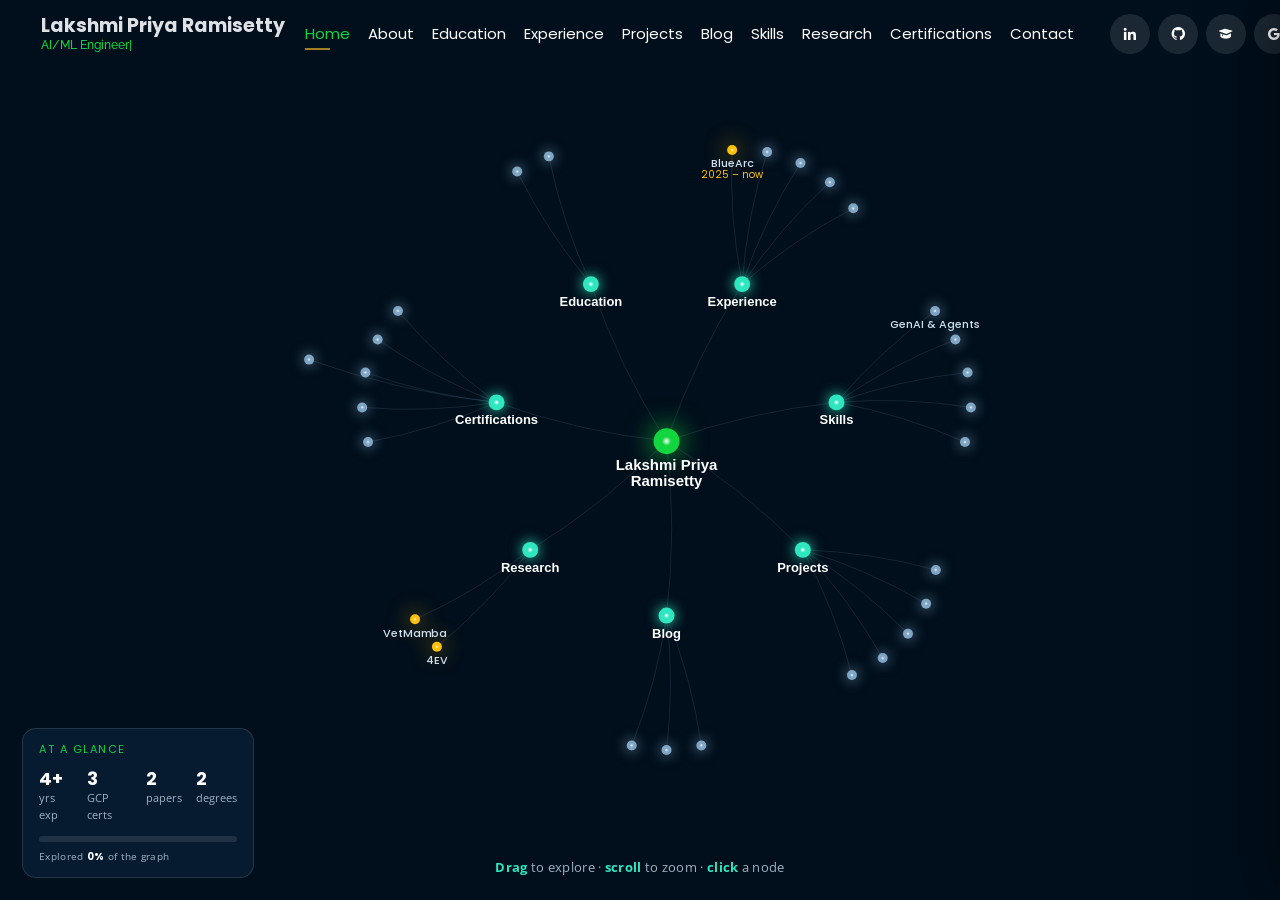
==== commit fffc2b6e: "added google scholar link and minor description updates" ====
--- a/index.html
+++ b/index.html
@@ -95,6 +95,7 @@
       <div class="social-links">
           <a href="https://www.linkedin.com/in/lakshmi-priya-ramisetty/" target="_blank" rel="noopener" class="linkedin"><i class="bx bxl-linkedin"></i></a>
           <a href="https://github.com/lakshmi-priya-ramisetty" target="_blank" rel="noopener" class="github"><i class="bx bxl-github"></i></a>
+          <a href="https://scholar.google.com/citations?user=q11ACLcAAAAJ&hl=en" target="_blank" rel="noopener" class="scholar" aria-label="Google Scholar"><i class="bx bxs-graduation"></i></a>
           <a href="mailto:lakshmipriya.ramisetty@gmail.com" class="google"><i class="bx bxl-google"></i></a>
           <a href="https://medium.com/@lakshmi_priya_ramisetty" target="_blank" rel="noopener" class="medium"><i class="bx bxl-medium"></i></a>
           <!-- <a href="https://medium.com/@lakshmi_priya_ramisetty" target="_blank" class="google"><i class="bx bxl-google"></i></a> -->
@@ -405,12 +406,15 @@
             <h5 style="text-align:left;">BlueArc</h5>
             <p style="text-align:left;color:#fff">Feb 2025 - Present<em></em></p>
             <ul style="text-align:left;">
-              <li>Built probabilistic graph models to uncover hidden business relationships, improving fraud/risk scoring.</li>
-                <li>Used text and image embeddings to analyze product and website data, identifying businesses reusing identical products across domains
-                  and ads, and flagging impersonation or fraudulent activity.</li>
-              <li>Built a risk-decisioning layer with drag-and-drop SQL/Python workflow generation, reducing manual coding and accelerating what-if
-                fraud/risk simulations.</li>
-              <li>Orchestrated agentic workflows to unify multimodal business data, feeding risk models, improving risk classification accuracy by 38%.</li>
+              <li>Partnered with the risk and investigations team to turn a manual, ambiguous fraud-review process into a multi-agent
+                decisioning platform on LangGraph and Google ADK that synthesizes web and graph signals into structured risk
+                assessments, automating ~3,000 investigations per week and cutting investigation time ~70%.</li>
+              <li>Architected an ML risk-scoring engine combining gradient-boosted trees and Probabilistic Graphical Models to score
+                thousands of entities from 2M+ monthly business signals, cutting false positives ~40% vs. rules-based baselines.</li>
+              <li>Engineered a multimodal text+image embedding system to detect duplication, counterfeit listings, and impersonation
+                across ad networks, publishers, marketplaces, and merchants.</li>
+              <li>Built the evaluation and human-in-the-loop layer, defining decision-quality metrics with investigators, scoring every
+                agent decision against them, and routing low-confidence cases back for human review.</li>
             </ul>
           </div>
           <div class="col-lg-12" data-aos="fade-up">
@@ -419,16 +423,12 @@
               <h5 style="text-align:left;">InTheLoop INC</h5>
               <p style="text-align:left;color:#fff">Oct 2024 - Jan 2025<em></em></p>
               <ul style="text-align:left;">
-                <li>Fine-tuned Vision-Language Models (VLMs), such as Qwen2-VL and Gemini 1.5 Pro, using Supervised Fine-Tuning (SFT) techniques to
-                  create a fabric damage detection system and integrated dynamic pricing strategies to adjust item pricing based on their damage levels.</li>
-                  <li>Optimized Qwen2-VL by modifying DeepSpeed’s pipeline to support Vision-Language Models (VLMs), improving inference speed by 2.5x.</li>
-                  <li>Accelerated ML model deployment and lifecycle management using Vertex AI to automate model training, fine-tuning, and deployment.</li>
-                  <li>Automated GCP infrastructure provisioning using Terraform to manage and deploy resources for data engineering and ML workflows.</li>
-                <li>Designed a scalable pipeline using Apache Beam, Dataflow, to scrape and download over 125,000 images from the web, streamlining
-                  large-scale data collection with a microservices architecture</li>
-                <li>Leveraged DINO v2 and KMeans clustering to group images based on feature embeddings, followed by background removal</li>
-                <li>Utilized Gemini 1.5 Pro for good and bad labelling classification to enhance background removal accuracy, refining dataset quality
-                  through prompt-based fine-tuning</li>
+                <li>Built a distributed image preprocessing pipeline on Dataflow to ingest and transform 120K+ multimodal assets for
+                  Vision-Language Model (VLM) training.</li>
+                <li>Fine-tuned Qwen2-VL and Gemini 1.5 Flash via SFT to build a fabric damage detection system with automated dynamic
+                  pricing, lifting detection accuracy from 64% zero-shot to 88% after fine-tuning.</li>
+                <li>Extended DeepSpeed pipeline parallelism to support multimodal Vision-Language inputs it did not handle natively,
+                  enabling 2.5x faster multi-GPU Qwen2-VL training.</li>
               </ul>
             </div>
             <div class="col-md-12 mt-4 mt-md-0 icon-box" data-aos="fade-up" data-aos-delay="100">
@@ -450,10 +450,9 @@
                 <h5 style="text-align:left;">FinServ Experts</h5>
                 <p style="text-align:left;color:#fff">May 2024 - Aug 2024<em></em></p>
                 <ul style="text-align:left;">
-                  <li>Fine-tuned state-of-the-art Large Language Models (LLMs) like Llama2 and Mistral using parameter-efficient techniques such as LoRA and
-                    QLoRA, achieving highly accurate and contextually relevant responses for financial applications.</li>
-                    <li>Created custom, domain-specific datasets tailored to financial use cases, including investment analysis, risk assessment, and regulatory
-                      compliance, optimizing model performance and reducing false positive rates by 35% in critical financial workflows.</li>
+                  <li>Developed a RAG pipeline for enterprise chatbots, achieving 92% factual accuracy and sub-5% hallucination rates.</li>
+                  <li>Fine-tuned Llama 2 and Mistral with LoRA/QLoRA for policy-aligned financial responses, then cut p95 latency 31%
+                    (3.6s to 2.5s) by serving the merged models 4-bit quantized on vLLM.</li>
                 </ul>
               </div>
               <div class="col-md-12 mt-4 mt-md-0 icon-box" data-aos="fade-up" data-aos-delay="100">
@@ -461,18 +460,12 @@
                 <h5 style="text-align:left;">Egen</h5>
                 <p style="text-align:left;color:#fff">Mar 2021 - Jul 2023<em></em></p>
                 <ul style="text-align:left;">
-                  <li>Developed several ETL pipelines leveraging Dataflow, Pub/Sub, Dataproc and BigQuery, processing and harmonizing large datasets 50%
-                    faster than the industry standard.</li>
-                  <li>Led the development of a comprehensive end-to-end healthcare demonstration using 7+ GCP tools, including BigQuery, BigQuery ML, Vertex AI, and Dialogflow, showcased at Google’s headquarters, illustrating advanced data analytics and AI capabilities.</li>
-                  <li>Migrated 8 dashboards from Tableau to Looker, creating LookML models from scratch that significantly enhanced data visualization.</li>
-                    <li>Established standards for hosting, CI/CD pipelines, Docker containerization, and Kubernetes orchestration. Implemented secure
-                      networking with GCP VPC, subnets, firewall rules, and IAM role-based access controls to enhance efficiency and security</li>
-                  <li>Achieved a 70% reduction in pipeline execution time by implementing a decision tree harmonization strategy, optimizing data
-                    processing workflows.</li>
-                  <li>Ingested and processed 10 TB of healthcare data comprising over 400 million records in BigQuery for high-volume analysis.</li>
-                  <li>Optimized SQL query performance on large datasets using database partitioning, reducing execution time from 10 minutes to 2 minutes.</li>
-                  <li>Utilized Google Cloud Workflows to orchestrate complex ETL pipelines, incorporating robust error handling and automated retry
-                    mechanisms to ensure reliability and achieving an impressive average uptime of 99.9%.</li>
+                  <li>Scoped and delivered a high-throughput data ingestion framework directly with Blue Shield of California, automating
+                    ingestion of TIC-compliant MRF files from major insurers via Dataflow and BigQuery for cost-transparency analytics.</li>
+                  <li>Tuned Dataflow parallelism, worker autoscaling, and fusion, boosting batch throughput ~70% across 400M+ records (~100 TB).</li>
+                  <li>Delivered a FHIR-compliant pipeline for Reltio, mapping provider directory data through Pub/Sub and Dataflow into
+                    Google Cloud FHIR Store via Whistle (WSTL) mappings.</li>
+                  <li>Built and presented an end-to-end healthcare analytics demo with BigQuery ML, Vertex AI, Dialogflow, and Document AI at Google HQ.</li>
                 </ul>
               </div>
               <div class="col-md-12 mt-4 mt-md-0 icon-box" data-aos="fade-up" data-aos-delay="100">
@@ -480,9 +473,10 @@
                 <h5 style="text-align:left;">Accenture</h5>
                 <p style="text-align:left;color:#fff"><em>Jan 2020 - Jul 2020</em></p>
                 <ul style="text-align:left;">
-                  <li>Automated document processing using Tesseract OCR, reducing processing time to 2 seconds per document and enhancing data extraction accuracy by 30%.</li>
-                  <li>Conducted A/B tests to evaluate the effectiveness of different OCR algorithms, resulting in a 25% improvement in data extraction accuracy and efficiency.</li>
-                  <li>Researched reinforcement learning techniques, including Q-Learning, DQN, and PPO, for Collaborative Robots (CoBots) to enhance adaptive behavior and interaction, supported by a comprehensive literature review and detailed software bot taxonomy.</li>
+                  <li>Automated document processing with Tesseract OCR (~2s/document), improving extraction accuracy 30% through
+                    A/B-tested preprocessing and adaptive thresholding.</li>
+                  <li>Evaluated reinforcement-learning methods (Q-Learning, DQN, PPO) for collaborative-robot (CoBot) adaptability and
+                    built a bot taxonomy to guide model selection.</li>
                 </ul>
               </div>
               <!-- <div class="col-md-12 mt-4 mt-md-0 icon-box" data-aos="fade-up" data-aos-delay="100">
@@ -853,6 +847,7 @@
             <div class="social-links">
               <a href="https://www.linkedin.com/in/lakshmi-priya-ramisetty/" target="_blank" rel="noopener" class="linkedin"><i class="bx bxl-linkedin"></i></a>
               <a href="https://github.com/lakshmi-priya-ramisetty" target="_blank" rel="noopener" class="github"><i class="bx bxl-github"></i></a>
+              <a href="https://scholar.google.com/citations?user=q11ACLcAAAAJ&hl=en" target="_blank" rel="noopener" class="scholar" aria-label="Google Scholar"><i class="bx bxs-graduation"></i></a>
               <a href="mailto:lakshmipriya.ramisetty@gmail.com" class="google"><i class="bx bxl-google"></i></a>
               <a href="https://medium.com/@lakshmi_priya_ramisetty" target="_blank" rel="noopener" class="medium"><i class="bx bxl-medium"></i></a>
             </div>
--- a/assets/css/graph-hero.css
+++ b/assets/css/graph-hero.css
@@ -187,13 +187,20 @@
 #gh-list .gh-leaf .yr { color: var(--gh-teal); font-size: 12px; margin-left: 6px; }
 #gh-list .gh-leaf.flag b { color: var(--gh-amber); }
 
-/* On phones: swap the canvas for the list. Also the reduced-motion fallback. */
+/* On phones: show the interactive graph (graph-hero.js adds body.gh-graph-live
+   once the canvas boots). Without JS we fall back to the list and hide the
+   empty canvas. Hover tooltip + XP badge are dropped — no hover on touch and
+   the small viewport is better kept clear. */
 @media (max-width: 768px) {
-  body:not(.section-active) #graph-hero,
+  body:not(.gh-graph-live) #graph-hero { display: none; }
+  body:not(.section-active):not(.gh-graph-live) #gh-list { display: block; }
   body:not(.section-active) #gh-hint,
   #gh-tip,
   #gh-xp { display: none; }
-  body:not(.section-active) #gh-list { display: block; }
+
+  /* an open detail panel owns the top-right (its × button); hide the
+     hamburger so the two controls don't overlap */
+  body.gh-panel-open .mobile-nav-toggle { display: none; }
 
   /* compact mobile bar — name only; the hamburger handles nav */
   #header:not(.header-top) { padding: 12px 16px; }
